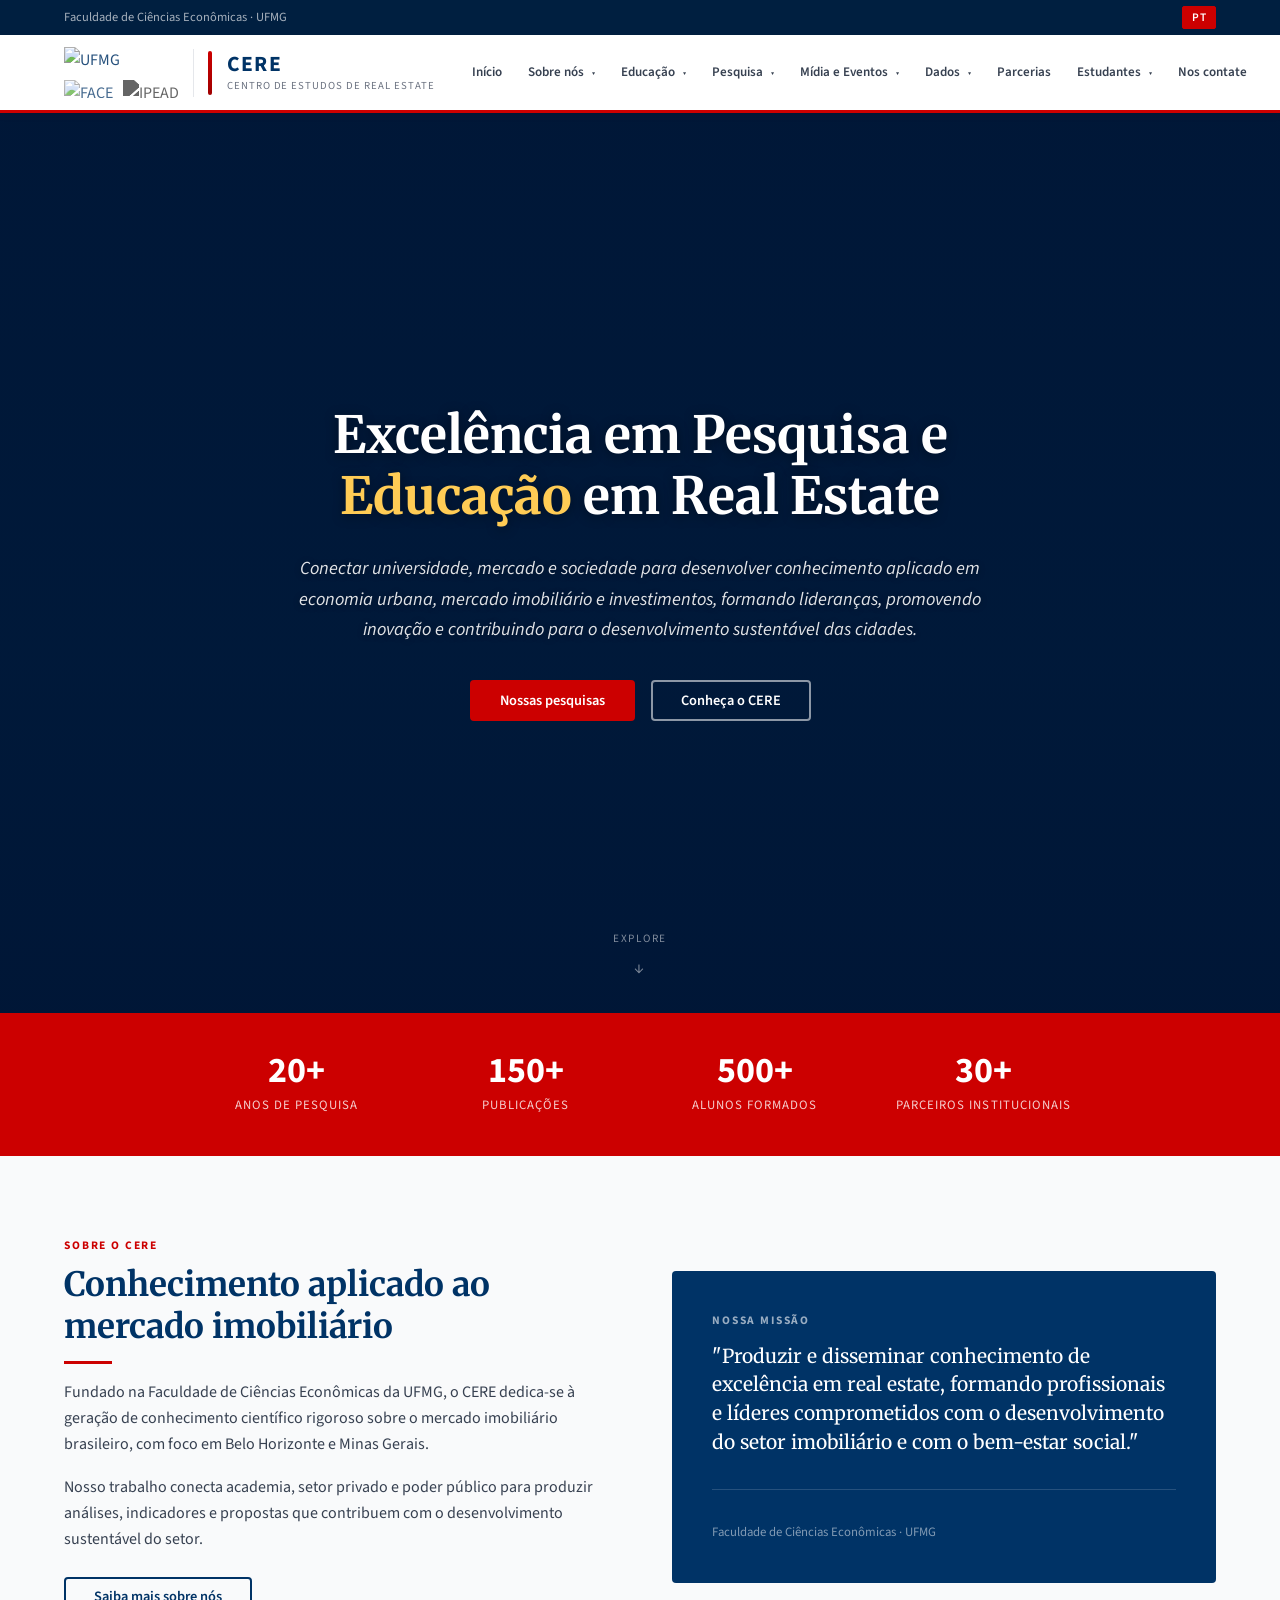
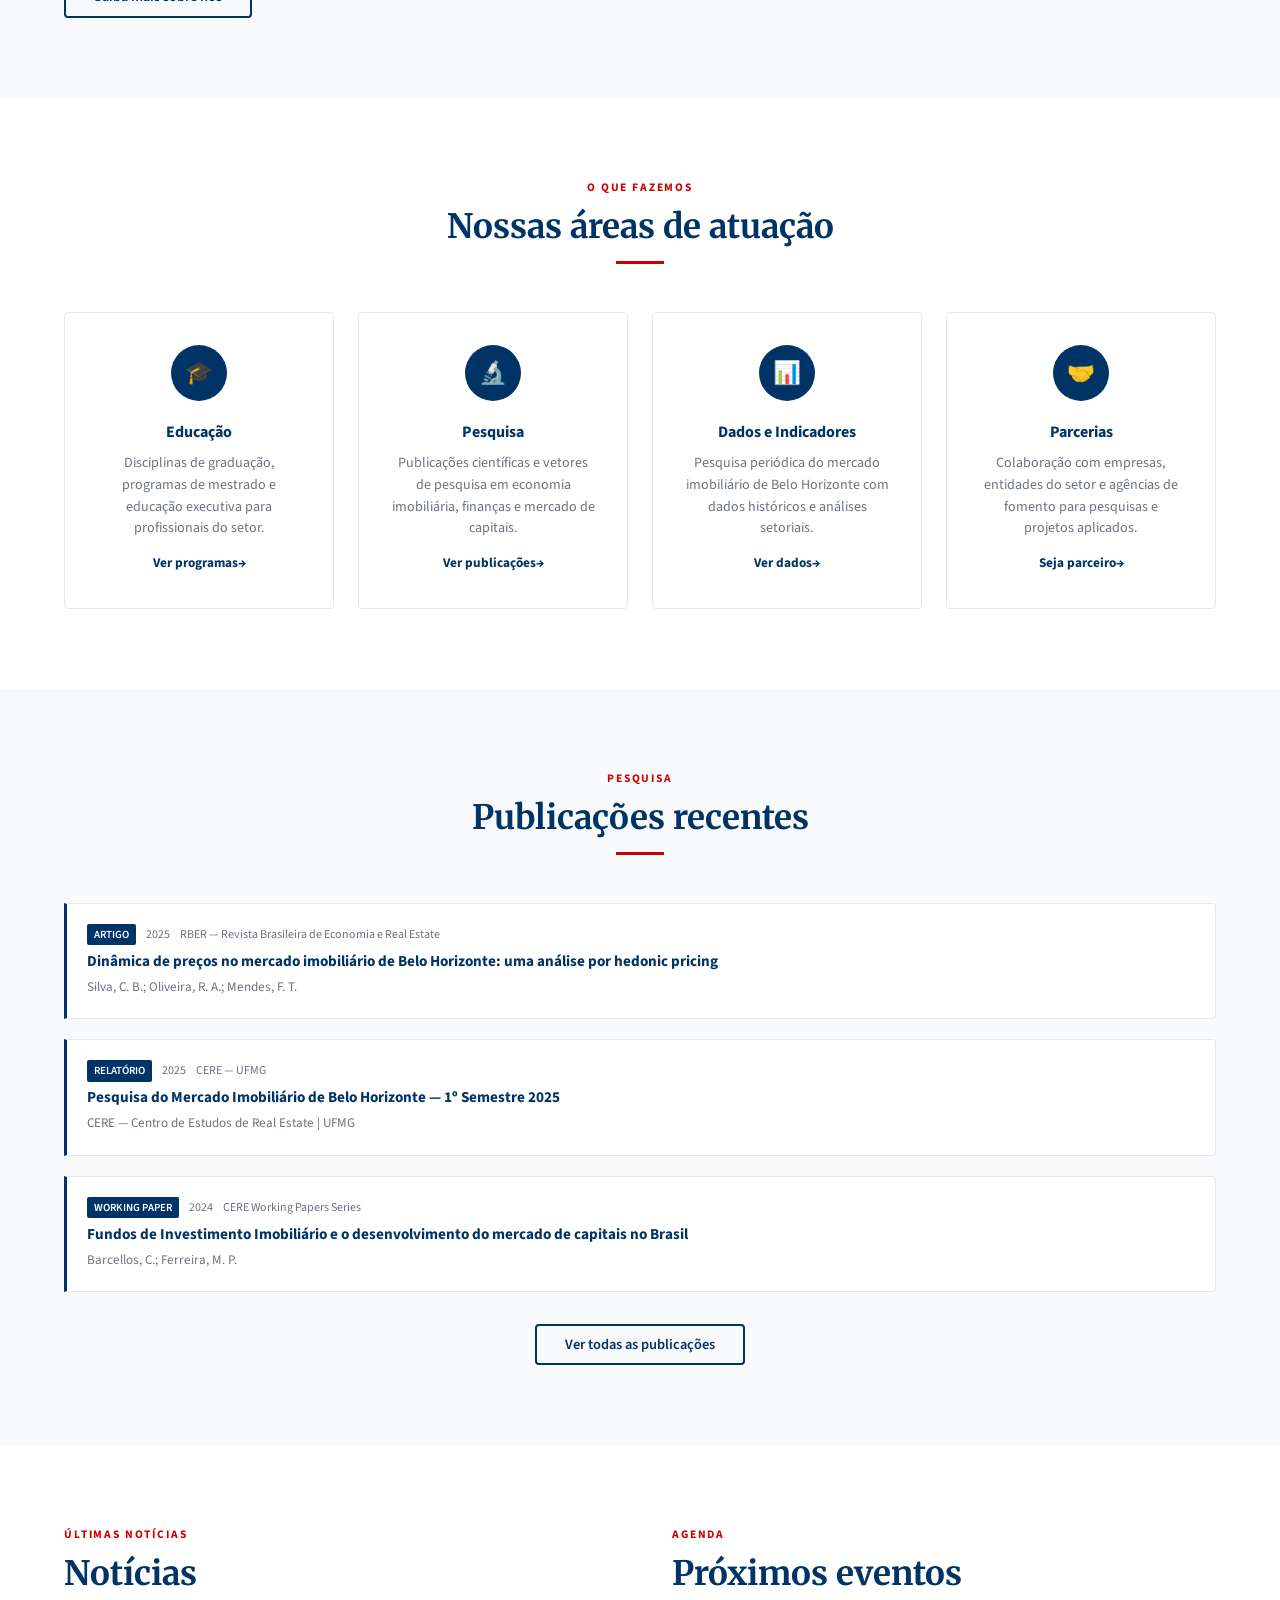
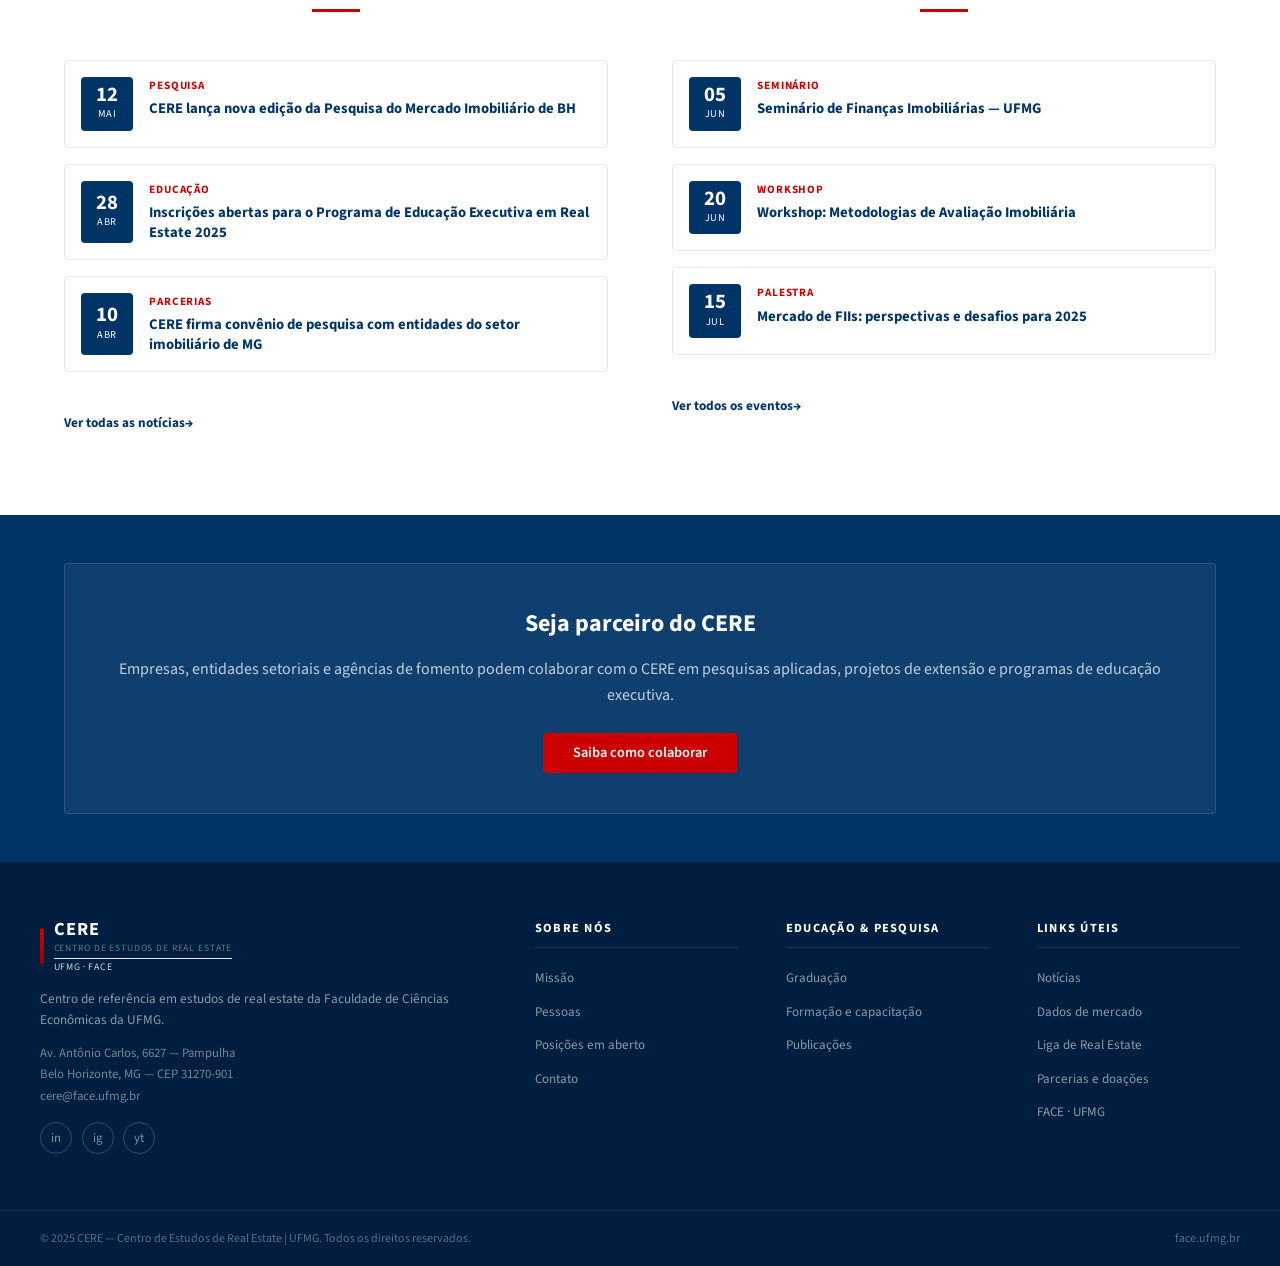
==== index.html @ 716f980b "Move 'Nos contate' do dropdown Sobre nós para item próprio no menu principal, após Estudantes Co-Aut" ====
<!DOCTYPE html>
<html lang="pt-BR" class="lang-pt">
<head>
  <meta charset="UTF-8">
  <meta name="viewport" content="width=device-width, initial-scale=1.0">
  <title>CERE — Centro de Estudos de Real Estate | UFMG</title>
  <meta name="description" content="Centro de Estudos de Real Estate da Faculdade de Ciências Econômicas da UFMG. Pesquisa, educação e dados sobre o mercado imobiliário.">
  <link rel="stylesheet" href="css/style.css">
</head>
<body>

  <!-- ===== TOP BAR ===== -->
  <div class="topbar">
    <div class="topbar-inner">
      <div class="topbar-left">
        <a href="https://face.ufmg.br" target="_blank" rel="noopener">
          <span data-lang="pt">Faculdade de Ciências Econômicas · UFMG</span>
          <span data-lang="en">Faculty of Economic Sciences · UFMG</span>
        </a>
      </div>
      <div class="lang-toggle">
        <button class="lang-btn active" data-lang="pt">PT</button>
        <button class="lang-btn" data-lang="en">EN</button>
      </div>
    </div>
  </div>

  <!-- ===== HEADER ===== -->
  <header class="site-header">
    <div class="header-inner">
      <a href="index.html" class="site-logo">
        <div class="logo-institutional">
          <img src="https://face.ufmg.br/images/template/ufmg.fw.png" alt="UFMG" class="logo-ufmg">
          <div class="logo-affiliates">
            <img src="https://face.ufmg.br/images/template/face.png" alt="FACE" class="logo-affiliate">
            <img src="https://site.ipead.face.ufmg.br/wp-content/uploads/2023/01/Logo-ipead-02.png" alt="IPEAD" class="logo-affiliate">
          </div>
        </div>
        <div class="logo-divider"></div>
        <div class="logo-accent"></div>
        <div class="logo-text">
          <span class="logo-cere">CERE</span>
          <span class="logo-name" data-lang="pt">Centro de Estudos de Real Estate</span>
          <span class="logo-name" data-lang="en">Real Estate Studies Center</span>
        </div>
      </a>

      <nav class="main-nav" id="main-nav">
        <ul>
          <li><a href="index.html" data-lang="pt">Início</a><a href="index.html" data-lang="en">Home</a></li>

          <li class="has-dropdown">
            <a href="sobre/index.html">
              <span data-lang="pt">Sobre nós</span><span data-lang="en">About us</span>
              <span class="chevron">▾</span>
            </a>
            <ul class="dropdown">
              <li><a href="sobre/index.html#missao"><span data-lang="pt">Missão</span><span data-lang="en">Mission</span></a></li>
              <li><a href="sobre/index.html#pessoas"><span data-lang="pt">Pessoas</span><span data-lang="en">People</span></a></li>
              <li><a href="sobre/index.html#posicoes"><span data-lang="pt">Posições em aberto</span><span data-lang="en">Open positions</span></a></li>
            </ul>
          </li>

          <li class="has-dropdown">
            <a href="educacao/index.html">
              <span data-lang="pt">Educação</span><span data-lang="en">Education</span>
              <span class="chevron">▾</span>
            </a>
            <ul class="dropdown">
              <li><a href="educacao/index.html#graduacao"><span data-lang="pt">Disciplinas de graduação</span><span data-lang="en">Undergraduate courses</span></a></li>
              <li><a href="educacao/index.html#formacao-capacitacao"><span data-lang="pt">Programas de formação e capacitação</span><span data-lang="en">Training and capacity-building programs</span></a></li>
            </ul>
          </li>

          <li class="has-dropdown">
            <a href="pesquisa/index.html">
              <span data-lang="pt">Pesquisa</span><span data-lang="en">Research</span>
              <span class="chevron">▾</span>
            </a>
            <ul class="dropdown">
              <li><a href="pesquisa/index.html#publicacoes"><span data-lang="pt">Publicações</span><span data-lang="en">Publications</span></a></li>
              <li><a href="pesquisa/index.html#vetores"><span data-lang="pt">Vetores de pesquisa</span><span data-lang="en">Research areas</span></a></li>
            </ul>
          </li>

          <li class="has-dropdown">
            <a href="midia/index.html">
              <span data-lang="pt">Mídia e Eventos</span><span data-lang="en">Media & Events</span>
              <span class="chevron">▾</span>
            </a>
            <ul class="dropdown">
              <li><a href="midia/index.html#noticias"><span data-lang="pt">Notícias</span><span data-lang="en">News</span></a></li>
              <li><a href="midia/index.html#eventos"><span data-lang="pt">Eventos</span><span data-lang="en">Events</span></a></li>
              <li><a href="midia/index.html#podcast"><span data-lang="pt">Podcast</span><span data-lang="en">Podcast</span></a></li>
            </ul>
          </li>

          <li class="has-dropdown">
            <a href="dados/index.html">
              <span data-lang="pt">Dados</span><span data-lang="en">Data</span>
              <span class="chevron">▾</span>
            </a>
            <ul class="dropdown">
              <li><a href="dados/index.html#pesquisa-bh"><span data-lang="pt">Mercado Imobiliário de BH</span><span data-lang="en">BH Real Estate Market</span></a></li>
            </ul>
          </li>

          <li><a href="parcerias/index.html"><span data-lang="pt">Parcerias</span><span data-lang="en">Partnerships</span></a></li>

          <li class="has-dropdown">
            <a href="estudantes/index.html">
              <span data-lang="pt">Estudantes</span><span data-lang="en">Students</span>
              <span class="chevron">▾</span>
            </a>
            <ul class="dropdown">
              <li><a href="estudantes/index.html#liga"><span data-lang="pt">Liga de Real Estate da UFMG</span><span data-lang="en">UFMG Real Estate League</span></a></li>
              <li><a href="estudantes/index.html#bolsas"><span data-lang="pt">Bolsas de iniciação científica</span><span data-lang="en">Research scholarships</span></a></li>
            </ul>
          </li>

          <li><a href="sobre/index.html#contato"><span data-lang="pt">Nos contate</span><span data-lang="en">Contact us</span></a></li>
        </ul>
      </nav>

      <button class="hamburger" id="hamburger" aria-label="Menu">
        <span></span><span></span><span></span>
      </button>
    </div>
  </header>

  <!-- ===== VIDEO HERO ===== -->
  <section class="video-hero">
    <div class="video-bg-wrapper">
      <!-- Pexels free-license drone footage of Belo Horizonte (no ads, no platform dependency) -->
      <video autoplay muted loop playsinline preload="auto">
        <source src="https://videos.pexels.com/video-files/33932750/14399596_1920_1080_30fps.mp4" type="video/mp4">
        <source src="https://videos.pexels.com/video-files/32838879/13996956_1920_1080_30fps.mp4" type="video/mp4">
      </video>
    </div>
    <div class="video-overlay"></div>
    <div class="video-content">
      <h1 data-lang="pt">Excelência em Pesquisa e <em>Educação</em> em Real Estate</h1>
      <h1 data-lang="en">Excellence in <em>Real Estate</em> Research and Education</h1>
      <p class="video-mission" data-lang="pt">Conectar universidade, mercado e sociedade para desenvolver conhecimento aplicado em economia urbana, mercado imobiliário e investimentos, formando lideranças, promovendo inovação e contribuindo para o desenvolvimento sustentável das cidades.</p>
      <p class="video-mission" data-lang="en">Connecting university, market, and society to develop applied knowledge in urban economics, real estate, and investments — training leaders, fostering innovation, and contributing to the sustainable development of cities.</p>
      <div class="hero-cta">
        <a href="pesquisa/index.html" class="btn btn-primary" data-lang="pt">Nossas pesquisas</a>
        <a href="pesquisa/index.html" class="btn btn-primary" data-lang="en">Our research</a>
        <a href="sobre/index.html" class="btn btn-outline" data-lang="pt">Conheça o CERE</a>
        <a href="sobre/index.html" class="btn btn-outline" data-lang="en">About CERE</a>
      </div>
    </div>
    <div class="video-scroll-hint" aria-hidden="true">
      <span data-lang="pt">Explore</span><span data-lang="en">Explore</span>
    </div>
  </section>

  <!-- ===== STATS ===== -->
  <div class="stats-bar">
    <div class="stats-grid">
      <div>
        <div class="stat-number">20+</div>
        <div class="stat-label" data-lang="pt">Anos de pesquisa</div>
        <div class="stat-label" data-lang="en">Years of research</div>
      </div>
      <div>
        <div class="stat-number">150+</div>
        <div class="stat-label" data-lang="pt">Publicações</div>
        <div class="stat-label" data-lang="en">Publications</div>
      </div>
      <div>
        <div class="stat-number">500+</div>
        <div class="stat-label" data-lang="pt">Alunos formados</div>
        <div class="stat-label" data-lang="en">Alumni</div>
      </div>
      <div>
        <div class="stat-number">30+</div>
        <div class="stat-label" data-lang="pt">Parceiros institucionais</div>
        <div class="stat-label" data-lang="en">Institutional partners</div>
      </div>
    </div>
  </div>

  <!-- ===== SOBRE O CERE ===== -->
  <section class="section bg-light">
    <div class="container">
      <div style="display:grid;grid-template-columns:1fr 1fr;gap:4rem;align-items:center;">
        <div>
          <p class="eyebrow" data-lang="pt">Sobre o CERE</p>
          <p class="eyebrow" data-lang="en">About CERE</p>
          <h2 class="section-title" data-lang="pt">Conhecimento aplicado ao mercado imobiliário</h2>
          <h2 class="section-title" data-lang="en">Applied knowledge for the real estate market</h2>
          <div class="divider"></div>
          <p data-lang="pt" style="color:var(--gray-700);margin-bottom:1rem;">Fundado na Faculdade de Ciências Econômicas da UFMG, o CERE dedica-se à geração de conhecimento científico rigoroso sobre o mercado imobiliário brasileiro, com foco em Belo Horizonte e Minas Gerais.</p>
          <p data-lang="en" style="color:var(--gray-700);margin-bottom:1rem;">Founded at UFMG's Faculty of Economic Sciences, CERE is dedicated to generating rigorous scientific knowledge about the Brazilian real estate market, with a focus on Belo Horizonte and Minas Gerais.</p>
          <p data-lang="pt" style="color:var(--gray-700);margin-bottom:1.5rem;">Nosso trabalho conecta academia, setor privado e poder público para produzir análises, indicadores e propostas que contribuem com o desenvolvimento sustentável do setor.</p>
          <p data-lang="en" style="color:var(--gray-700);margin-bottom:1.5rem;">Our work connects academia, the private sector, and government to produce analyses, indicators, and proposals that contribute to the sustainable development of the sector.</p>
          <a href="sobre/index.html" class="btn btn-ghost" data-lang="pt">Saiba mais sobre nós</a>
          <a href="sobre/index.html" class="btn btn-ghost" data-lang="en">Learn more about us</a>
        </div>
        <div style="background:var(--navy);border-radius:var(--radius);padding:2.5rem;color:white;">
          <p class="eyebrow" style="color:rgba(255,255,255,.6);" data-lang="pt">Nossa missão</p>
          <p class="eyebrow" style="color:rgba(255,255,255,.6);" data-lang="en">Our mission</p>
          <p data-lang="pt" style="font-size:1.2rem;font-family:var(--font-serif);line-height:1.5;margin-top:.75rem;">"Produzir e disseminar conhecimento de excelência em real estate, formando profissionais e líderes comprometidos com o desenvolvimento do setor imobiliário e com o bem-estar social."</p>
          <p data-lang="en" style="font-size:1.2rem;font-family:var(--font-serif);line-height:1.5;margin-top:.75rem;">"To produce and disseminate excellence in real estate knowledge, training professionals and leaders committed to sector development and social well-being."</p>
          <div style="margin-top:2rem;padding-top:2rem;border-top:1px solid rgba(255,255,255,.15);">
            <p style="font-size:.8rem;color:rgba(255,255,255,.5);" data-lang="pt">Faculdade de Ciências Econômicas · UFMG</p>
            <p style="font-size:.8rem;color:rgba(255,255,255,.5);" data-lang="en">Faculty of Economic Sciences · UFMG</p>
          </div>
        </div>
      </div>
    </div>
  </section>

  <!-- ===== ÁREAS ===== -->
  <section class="section">
    <div class="container">
      <div class="section-header">
        <p class="eyebrow" data-lang="pt">O que fazemos</p>
        <p class="eyebrow" data-lang="en">What we do</p>
        <h2 class="section-title" data-lang="pt">Nossas áreas de atuação</h2>
        <h2 class="section-title" data-lang="en">Our areas of expertise</h2>
        <div class="divider"></div>
      </div>
      <div class="grid grid-4">

        <div class="feature-card">
          <div class="feature-icon">🎓</div>
          <h3 data-lang="pt">Educação</h3>
          <h3 data-lang="en">Education</h3>
          <p data-lang="pt">Disciplinas de graduação, programas de mestrado e educação executiva para profissionais do setor.</p>
          <p data-lang="en">Undergraduate courses, master's programs, and executive education for real estate professionals.</p>
          <a href="educacao/index.html" class="card-link" data-lang="pt">Ver programas</a>
          <a href="educacao/index.html" class="card-link" data-lang="en">View programs</a>
        </div>

        <div class="feature-card">
          <div class="feature-icon">🔬</div>
          <h3 data-lang="pt">Pesquisa</h3>
          <h3 data-lang="en">Research</h3>
          <p data-lang="pt">Publicações científicas e vetores de pesquisa em economia imobiliária, finanças e mercado de capitais.</p>
          <p data-lang="en">Scientific publications and research in real estate economics, finance, and capital markets.</p>
          <a href="pesquisa/index.html" class="card-link" data-lang="pt">Ver publicações</a>
          <a href="pesquisa/index.html" class="card-link" data-lang="en">View publications</a>
        </div>

        <div class="feature-card">
          <div class="feature-icon">📊</div>
          <h3 data-lang="pt">Dados e Indicadores</h3>
          <h3 data-lang="en">Data & Indicators</h3>
          <p data-lang="pt">Pesquisa periódica do mercado imobiliário de Belo Horizonte com dados históricos e análises setoriais.</p>
          <p data-lang="en">Periodic Belo Horizonte real estate market research with historical data and sector analysis.</p>
          <a href="dados/index.html" class="card-link" data-lang="pt">Ver dados</a>
          <a href="dados/index.html" class="card-link" data-lang="en">View data</a>
        </div>

        <div class="feature-card">
          <div class="feature-icon">🤝</div>
          <h3 data-lang="pt">Parcerias</h3>
          <h3 data-lang="en">Partnerships</h3>
          <p data-lang="pt">Colaboração com empresas, entidades do setor e agências de fomento para pesquisas e projetos aplicados.</p>
          <p data-lang="en">Collaboration with companies, sector entities, and funding agencies for applied research and projects.</p>
          <a href="parcerias/index.html" class="card-link" data-lang="pt">Seja parceiro</a>
          <a href="parcerias/index.html" class="card-link" data-lang="en">Become a partner</a>
        </div>

      </div>
    </div>
  </section>

  <!-- ===== PUBLICAÇÕES RECENTES ===== -->
  <section class="section bg-light">
    <div class="container">
      <div class="section-header">
        <p class="eyebrow" data-lang="pt">Pesquisa</p>
        <p class="eyebrow" data-lang="en">Research</p>
        <h2 class="section-title" data-lang="pt">Publicações recentes</h2>
        <h2 class="section-title" data-lang="en">Recent publications</h2>
        <div class="divider"></div>
      </div>
      <div class="pub-list">
        <div class="pub-item">
          <div class="pub-meta">
            <span class="pub-type" data-lang="pt">Artigo</span>
            <span class="pub-type" data-lang="en">Article</span>
            <span>2025</span>
            <span>RBER — Revista Brasileira de Economia e Real Estate</span>
          </div>
          <p class="pub-title" data-lang="pt">Dinâmica de preços no mercado imobiliário de Belo Horizonte: uma análise por hedonic pricing</p>
          <p class="pub-title" data-lang="en">Price dynamics in the Belo Horizonte real estate market: a hedonic pricing analysis</p>
          <p class="pub-authors">Silva, C. B.; Oliveira, R. A.; Mendes, F. T.</p>
        </div>
        <div class="pub-item">
          <div class="pub-meta">
            <span class="pub-type" data-lang="pt">Relatório</span>
            <span class="pub-type" data-lang="en">Report</span>
            <span>2025</span>
            <span>CERE — UFMG</span>
          </div>
          <p class="pub-title" data-lang="pt">Pesquisa do Mercado Imobiliário de Belo Horizonte — 1º Semestre 2025</p>
          <p class="pub-title" data-lang="en">Belo Horizonte Real Estate Market Survey — 1st Semester 2025</p>
          <p class="pub-authors">CERE — Centro de Estudos de Real Estate | UFMG</p>
        </div>
        <div class="pub-item">
          <div class="pub-meta">
            <span class="pub-type" data-lang="pt">Working paper</span>
            <span class="pub-type" data-lang="en">Working paper</span>
            <span>2024</span>
            <span>CERE Working Papers Series</span>
          </div>
          <p class="pub-title" data-lang="pt">Fundos de Investimento Imobiliário e o desenvolvimento do mercado de capitais no Brasil</p>
          <p class="pub-title" data-lang="en">Real Estate Investment Funds and capital market development in Brazil</p>
          <p class="pub-authors">Barcellos, C.; Ferreira, M. P.</p>
        </div>
      </div>
      <div class="text-center mt-4">
        <a href="pesquisa/index.html#publicacoes" class="btn btn-ghost" data-lang="pt">Ver todas as publicações</a>
        <a href="pesquisa/index.html#publicacoes" class="btn btn-ghost" data-lang="en">View all publications</a>
      </div>
    </div>
  </section>

  <!-- ===== NOTÍCIAS E EVENTOS ===== -->
  <section class="section">
    <div class="container">
      <div style="display:grid;grid-template-columns:1fr 1fr;gap:4rem;">

        <div>
          <div class="section-header left">
            <p class="eyebrow" data-lang="pt">Últimas notícias</p>
            <p class="eyebrow" data-lang="en">Latest news</p>
            <h2 class="section-title" data-lang="pt">Notícias</h2>
            <h2 class="section-title" data-lang="en">News</h2>
            <div class="divider"></div>
          </div>
          <div class="news-list">
            <div class="news-item">
              <div class="news-date-block">
                <span class="news-day">12</span>
                <span class="news-month" data-lang="pt">Mai</span>
                <span class="news-month" data-lang="en">May</span>
              </div>
              <div class="news-body">
                <p class="news-tag" data-lang="pt">Pesquisa</p>
                <p class="news-tag" data-lang="en">Research</p>
                <p class="news-title"><a href="midia/index.html#noticias" data-lang="pt">CERE lança nova edição da Pesquisa do Mercado Imobiliário de BH</a><a href="midia/index.html#noticias" data-lang="en">CERE releases new edition of BH Real Estate Market Survey</a></p>
              </div>
            </div>
            <div class="news-item">
              <div class="news-date-block">
                <span class="news-day">28</span>
                <span class="news-month" data-lang="pt">Abr</span>
                <span class="news-month" data-lang="en">Apr</span>
              </div>
              <div class="news-body">
                <p class="news-tag" data-lang="pt">Educação</p>
                <p class="news-tag" data-lang="en">Education</p>
                <p class="news-title"><a href="midia/index.html#noticias" data-lang="pt">Inscrições abertas para o Programa de Educação Executiva em Real Estate 2025</a><a href="midia/index.html#noticias" data-lang="en">Registrations open for the 2025 Executive Education Program in Real Estate</a></p>
              </div>
            </div>
            <div class="news-item">
              <div class="news-date-block">
                <span class="news-day">10</span>
                <span class="news-month" data-lang="pt">Abr</span>
                <span class="news-month" data-lang="en">Apr</span>
              </div>
              <div class="news-body">
                <p class="news-tag" data-lang="pt">Parcerias</p>
                <p class="news-tag" data-lang="en">Partnerships</p>
                <p class="news-title"><a href="midia/index.html#noticias" data-lang="pt">CERE firma convênio de pesquisa com entidades do setor imobiliário de MG</a><a href="midia/index.html#noticias" data-lang="en">CERE signs research agreement with MG real estate sector entities</a></p>
              </div>
            </div>
          </div>
          <div class="mt-3">
            <a href="midia/index.html#noticias" class="card-link" data-lang="pt">Ver todas as notícias</a>
            <a href="midia/index.html#noticias" class="card-link" data-lang="en">View all news</a>
          </div>
        </div>

        <div>
          <div class="section-header left">
            <p class="eyebrow" data-lang="pt">Agenda</p>
            <p class="eyebrow" data-lang="en">Calendar</p>
            <h2 class="section-title" data-lang="pt">Próximos eventos</h2>
            <h2 class="section-title" data-lang="en">Upcoming events</h2>
            <div class="divider"></div>
          </div>
          <div class="news-list">
            <div class="news-item">
              <div class="news-date-block">
                <span class="news-day">05</span>
                <span class="news-month" data-lang="pt">Jun</span>
                <span class="news-month" data-lang="en">Jun</span>
              </div>
              <div class="news-body">
                <p class="news-tag" data-lang="pt">Seminário</p>
                <p class="news-tag" data-lang="en">Seminar</p>
                <p class="news-title" data-lang="pt">Seminário de Finanças Imobiliárias — UFMG</p>
                <p class="news-title" data-lang="en">Real Estate Finance Seminar — UFMG</p>
              </div>
            </div>
            <div class="news-item">
              <div class="news-date-block">
                <span class="news-day">20</span>
                <span class="news-month" data-lang="pt">Jun</span>
                <span class="news-month" data-lang="en">Jun</span>
              </div>
              <div class="news-body">
                <p class="news-tag" data-lang="pt">Workshop</p>
                <p class="news-tag" data-lang="en">Workshop</p>
                <p class="news-title" data-lang="pt">Workshop: Metodologias de Avaliação Imobiliária</p>
                <p class="news-title" data-lang="en">Workshop: Real Estate Valuation Methodologies</p>
              </div>
            </div>
            <div class="news-item">
              <div class="news-date-block">
                <span class="news-day">15</span>
                <span class="news-month" data-lang="pt">Jul</span>
                <span class="news-month" data-lang="en">Jul</span>
              </div>
              <div class="news-body">
                <p class="news-tag" data-lang="pt">Palestra</p>
                <p class="news-tag" data-lang="en">Lecture</p>
                <p class="news-title" data-lang="pt">Mercado de FIIs: perspectivas e desafios para 2025</p>
                <p class="news-title" data-lang="en">FII Market: perspectives and challenges for 2025</p>
              </div>
            </div>
          </div>
          <div class="mt-3">
            <a href="midia/index.html#eventos" class="card-link" data-lang="pt">Ver todos os eventos</a>
            <a href="midia/index.html#eventos" class="card-link" data-lang="en">View all events</a>
          </div>
        </div>

      </div>
    </div>
  </section>

  <!-- ===== CTA PARCERIAS ===== -->
  <section class="section-sm bg-navy">
    <div class="container">
      <div class="cta-box" style="background:rgba(255,255,255,.06);border:1px solid rgba(255,255,255,.12);">
        <h2 data-lang="pt">Seja parceiro do CERE</h2>
        <h2 data-lang="en">Partner with CERE</h2>
        <p data-lang="pt">Empresas, entidades setoriais e agências de fomento podem colaborar com o CERE em pesquisas aplicadas, projetos de extensão e programas de educação executiva.</p>
        <p data-lang="en">Companies, sector entities, and funding agencies can collaborate with CERE on applied research, extension projects, and executive education programs.</p>
        <a href="parcerias/index.html" class="btn btn-primary" data-lang="pt">Saiba como colaborar</a>
        <a href="parcerias/index.html" class="btn btn-primary" data-lang="en">Learn how to collaborate</a>
      </div>
    </div>
  </section>

  <!-- ===== FOOTER ===== -->
  <footer class="site-footer">
    <div class="footer-main">
      <div class="footer-grid">
        <div class="footer-brand">
          <div class="site-logo" style="gap:.6rem;">
            <div class="logo-accent" style="height:36px;"></div>
            <div class="logo-text">
              <span class="logo-cere">CERE</span>
              <span class="logo-name" data-lang="pt">Centro de Estudos de Real Estate</span>
              <span class="logo-name" data-lang="en">Real Estate Studies Center</span>
              <span class="logo-univ">UFMG · FACE</span>
            </div>
          </div>
          <p data-lang="pt">Centro de referência em estudos de real estate da Faculdade de Ciências Econômicas da UFMG.</p>
          <p data-lang="en">Reference center for real estate studies at UFMG's Faculty of Economic Sciences.</p>
          <address data-lang="pt">Av. Antônio Carlos, 6627 — Pampulha<br>Belo Horizonte, MG — CEP 31270-901<br>cere@face.ufmg.br</address>
          <address data-lang="en">Av. Antônio Carlos, 6627 — Pampulha<br>Belo Horizonte, MG — ZIP 31270-901<br>cere@face.ufmg.br</address>
          <div class="social-links">
            <a href="#" class="social-link" aria-label="LinkedIn">in</a>
            <a href="#" class="social-link" aria-label="Instagram">ig</a>
            <a href="#" class="social-link" aria-label="YouTube">yt</a>
          </div>
        </div>

        <div class="footer-col">
          <h4 data-lang="pt">Sobre nós</h4>
          <h4 data-lang="en">About us</h4>
          <ul>
            <li><a href="sobre/index.html#missao"><span data-lang="pt">Missão</span><span data-lang="en">Mission</span></a></li>
            <li><a href="sobre/index.html#pessoas"><span data-lang="pt">Pessoas</span><span data-lang="en">People</span></a></li>
            <li><a href="sobre/index.html#posicoes"><span data-lang="pt">Posições em aberto</span><span data-lang="en">Open positions</span></a></li>
            <li><a href="sobre/index.html#contato"><span data-lang="pt">Contato</span><span data-lang="en">Contact</span></a></li>
          </ul>
        </div>

        <div class="footer-col">
          <h4 data-lang="pt">Educação & Pesquisa</h4>
          <h4 data-lang="en">Education & Research</h4>
          <ul>
            <li><a href="educacao/index.html#graduacao"><span data-lang="pt">Graduação</span><span data-lang="en">Undergraduate</span></a></li>
            <li><a href="educacao/index.html#formacao-capacitacao"><span data-lang="pt">Formação e capacitação</span><span data-lang="en">Training and capacity-building</span></a></li>
            <li><a href="pesquisa/index.html#publicacoes"><span data-lang="pt">Publicações</span><span data-lang="en">Publications</span></a></li>
          </ul>
        </div>

        <div class="footer-col">
          <h4 data-lang="pt">Links úteis</h4>
          <h4 data-lang="en">Useful links</h4>
          <ul>
            <li><a href="midia/index.html#noticias"><span data-lang="pt">Notícias</span><span data-lang="en">News</span></a></li>
            <li><a href="dados/index.html"><span data-lang="pt">Dados de mercado</span><span data-lang="en">Market data</span></a></li>
            <li><a href="estudantes/index.html#liga"><span data-lang="pt">Liga de Real Estate</span><span data-lang="en">Real Estate League</span></a></li>
            <li><a href="parcerias/index.html"><span data-lang="pt">Parcerias e doações</span><span data-lang="en">Partnerships & donations</span></a></li>
            <li><a href="https://face.ufmg.br" target="_blank" rel="noopener">FACE · UFMG</a></li>
          </ul>
        </div>
      </div>
    </div>
    <div class="footer-bottom">
      <div class="footer-bottom-inner">
        <span data-lang="pt">© 2025 CERE — Centro de Estudos de Real Estate | UFMG. Todos os direitos reservados.</span>
        <span data-lang="en">© 2025 CERE — Real Estate Studies Center | UFMG. All rights reserved.</span>
        <a href="https://face.ufmg.br" target="_blank" rel="noopener">face.ufmg.br</a>
      </div>
    </div>
  </footer>

  <script src="js/main.js"></script>
</body>
</html>
---- css/style.css ----
/* ============================================================
   CERE — Centro de Estudos de Real Estate | UFMG
   Identidade visual baseada em FACE UFMG (face.ufmg.br)
   ============================================================ */

@import url('https://fonts.googleapis.com/css2?family=Source+Sans+3:wght@400;600;700&family=Merriweather:wght@400;700&display=swap');

/* ----- Variables ----- */
:root {
  --navy:       #003366;
  --navy-dark:  #001f40;
  --navy-light: #1a4a8a;
  --red:        #cc0000;
  --red-dark:   #a00000;
  --gray-50:    #f9fafb;
  --gray-100:   #f3f4f6;
  --gray-200:   #e5e7eb;
  --gray-300:   #d1d5db;
  --gray-500:   #6b7280;
  --gray-700:   #374151;
  --gray-900:   #111827;
  --white:      #ffffff;
  --font-sans:  'Source Sans 3', Arial, sans-serif;
  --font-serif: 'Merriweather', Georgia, serif;
  --shadow-sm:  0 1px 3px rgba(0,0,0,.1);
  --shadow-md:  0 4px 12px rgba(0,0,0,.12);
  --shadow-lg:  0 10px 30px rgba(0,0,0,.15);
  --radius:     4px;
  --transition: 0.2s ease;
}

/* ----- Reset ----- */
*, *::before, *::after { box-sizing: border-box; margin: 0; padding: 0; }
html { scroll-behavior: smooth; }
body { font-family: var(--font-sans); color: var(--gray-900); line-height: 1.65; background: var(--white); }
a { color: inherit; text-decoration: none; }
img { max-width: 100%; height: auto; display: block; }
ul { list-style: none; }
button { font-family: inherit; }

/* ----- Language toggle ----- */
html.lang-en [data-lang="pt"],
html.lang-pt [data-lang="en"] { display: none !important; }

/* ============================================================
   TOP BAR
   ============================================================ */
.topbar { background: var(--navy-dark); color: rgba(255,255,255,.65); font-size: .78rem; padding: .35rem 0; }
.topbar-inner {
  max-width: 1200px; margin: 0 auto; padding: 0 1.5rem;
  display: flex; justify-content: space-between; align-items: center; gap: 1rem;
}
.topbar-left { display: flex; gap: 1.25rem; align-items: center; }
.topbar-left a { color: rgba(255,255,255,.65); transition: color var(--transition); }
.topbar-left a:hover { color: var(--white); }

.lang-toggle { display: flex; gap: .35rem; }
.lang-btn {
  background: none; border: 1px solid rgba(255,255,255,.3);
  color: rgba(255,255,255,.65); padding: .15rem .55rem;
  font-size: .72rem; font-weight: 600; border-radius: 2px;
  cursor: pointer; letter-spacing: .04em;
  transition: background var(--transition), border-color var(--transition), color var(--transition);
}
.lang-btn:hover, .lang-btn.active { background: var(--red); border-color: var(--red); color: var(--white); }

/* ============================================================
   HEADER & NAV
   ============================================================ */
.site-header { background: var(--white); position: sticky; top: 0; z-index: 500; box-shadow: 0 2px 8px rgba(0,0,0,.08); border-bottom: 3px solid var(--red); }
.header-inner {
  max-width: 1200px; margin: 0 auto; padding: .75rem 1.5rem;
  display: flex; justify-content: space-between; align-items: center; gap: 1.5rem;
}

/* Logo */
.site-logo { display: flex; align-items: center; gap: .9rem; color: var(--navy); flex-shrink: 0; text-decoration: none; }
.logo-accent {
  width: 4px; height: 44px;
  background: linear-gradient(to bottom, var(--red), var(--red-dark));
  border-radius: 2px; flex-shrink: 0;
}
.logo-text { display: flex; flex-direction: column; line-height: 1.2; }
.logo-cere { font-size: 1.35rem; font-weight: 700; letter-spacing: .06em; color: var(--navy); text-transform: uppercase; }
.logo-name { font-size: .67rem; color: var(--gray-500); text-transform: uppercase; letter-spacing: .09em; margin-top: .15rem; }
.logo-univ {
  font-size: .62rem; color: var(--gray-300);
  text-transform: uppercase; letter-spacing: .07em;
  border-top: 1px solid var(--gray-200); padding-top: .2rem; margin-top: .2rem;
}
.logo-institutional { display: flex; flex-direction: column; align-items: flex-start; gap: .32rem; }
.logo-ufmg { height: 28px; width: auto; display: block; opacity: .85; }
.logo-affiliates { display: flex; gap: .6rem; align-items: center; }
.logo-affiliate { height: 18px; width: auto; display: block; opacity: .72; }
.logo-affiliate[alt="IPEAD"] { filter: brightness(0); opacity: .6; }
.logo-divider { width: 1px; height: 48px; background: var(--gray-200); flex-shrink: 0; }

/* Main Nav */
.main-nav { display: flex; align-items: center; }
.main-nav > ul { display: flex; }
.main-nav > ul > li { position: relative; }
.main-nav > ul > li > a {
  display: block; padding: .55rem .82rem;
  color: var(--gray-700); font-size: .82rem; font-weight: 600;
  white-space: nowrap; transition: color var(--transition); position: relative;
}
.main-nav > ul > li > a::after {
  content: ''; position: absolute; bottom: 0; left: .82rem; right: .82rem;
  height: 2px; background: var(--red);
  transform: scaleX(0); transition: transform var(--transition);
}
.main-nav > ul > li:hover > a,
.main-nav > ul > li.current > a { color: var(--navy); }
.main-nav > ul > li:hover > a::after,
.main-nav > ul > li.current > a::after { transform: scaleX(1); }

.chevron { display: inline-block; margin-left: .3rem; font-size: .6rem; transition: transform var(--transition); }
.has-dropdown:hover > a .chevron { transform: rotate(180deg); }

/* Dropdown */
.dropdown {
  display: none; position: absolute; top: calc(100% + 2px); left: 0;
  background: var(--white); min-width: 230px;
  border-top: 2px solid var(--red); box-shadow: var(--shadow-lg);
  border-radius: 0 0 var(--radius) var(--radius); z-index: 600;
}
.has-dropdown:hover .dropdown { display: block; }
.dropdown li a {
  display: block; padding: .6rem 1.1rem;
  color: var(--gray-700); font-size: .83rem;
  border-bottom: 1px solid var(--gray-100);
  transition: background var(--transition), color var(--transition), padding-left var(--transition);
}
.dropdown li:last-child a { border-bottom: none; }
.dropdown li a:hover { background: var(--gray-50); color: var(--navy); padding-left: 1.4rem; }

/* Hamburger */
.hamburger { display: none; background: none; border: none; cursor: pointer; padding: .4rem; margin-left: .5rem; }
.hamburger span { display: block; width: 22px; height: 2px; background: var(--navy); margin: 5px 0; transition: all .3s; }
.hamburger.open span:nth-child(1) { transform: rotate(45deg) translate(5px,5px); }
.hamburger.open span:nth-child(2) { opacity: 0; }
.hamburger.open span:nth-child(3) { transform: rotate(-45deg) translate(5px,-5px); }

/* ============================================================
   VIDEO HERO
   ============================================================ */
.video-hero {
  position: relative; height: 100vh; min-height: 600px;
  overflow: hidden; display: flex; align-items: center; justify-content: center;
}
.video-bg-wrapper {
  position: absolute; inset: 0; overflow: hidden; background: var(--navy-dark);
}
.video-bg-wrapper video {
  position: absolute; top: 0; left: 0;
  width: 100%; height: 100%;
  object-fit: cover; pointer-events: none;
}
.video-overlay {
  position: absolute; inset: 0;
  background: linear-gradient(to bottom, rgba(0,19,51,.65) 0%, rgba(0,19,51,.5) 60%, rgba(0,19,51,.72) 100%);
}
.video-content {
  position: relative; z-index: 2;
  color: var(--white); text-align: center;
  padding: 2rem 1.5rem; max-width: 860px; width: 100%;
}
.video-content .hero-eyebrow {
  font-size: .75rem; text-transform: uppercase; letter-spacing: .18em;
  color: rgba(255,255,255,.6); margin-bottom: 1.1rem;
  display: flex; align-items: center; justify-content: center; gap: .75rem;
}
.video-content .hero-eyebrow::before,
.video-content .hero-eyebrow::after {
  content: ''; flex: 0 0 40px; height: 1px; background: rgba(255,255,255,.3);
}
.video-content h1 {
  font-family: var(--font-serif); font-size: clamp(2rem, 5vw, 3.2rem);
  line-height: 1.2; font-weight: 700; margin-bottom: 1.6rem;
  text-shadow: 0 2px 12px rgba(0,0,0,.4);
}
.video-content h1 em { font-style: normal; color: #ffcc55; }
.video-mission {
  font-size: clamp(.95rem, 1.8vw, 1.15rem); color: rgba(255,255,255,.88);
  max-width: 700px; margin: 0 auto 2.25rem; line-height: 1.65;
  font-style: italic; text-shadow: 0 1px 6px rgba(0,0,0,.35);
}
.hero-cta { display: flex; gap: 1rem; justify-content: center; flex-wrap: wrap; }
.video-scroll-hint {
  position: absolute; bottom: 2rem; left: 50%; transform: translateX(-50%);
  z-index: 2; color: rgba(255,255,255,.5); font-size: .7rem; text-transform: uppercase;
  letter-spacing: .15em; display: flex; flex-direction: column; align-items: center; gap: .4rem;
  animation: bounce 2s infinite;
}
.video-scroll-hint::after { content: '↓'; font-size: 1rem; }
@keyframes bounce {
  0%, 100% { transform: translateX(-50%) translateY(0); }
  50% { transform: translateX(-50%) translateY(6px); }
}

/* Legacy hero (kept for subpage fallback) */
.hero {
  background: linear-gradient(140deg, var(--navy-dark) 0%, var(--navy) 55%, var(--navy-light) 100%);
  color: var(--white); padding: 7rem 1.5rem 6rem; position: relative; overflow: hidden;
}
.hero-inner { max-width: 820px; margin: 0 auto; position: relative; text-align: center; }
.hero-eyebrow { font-size: .75rem; text-transform: uppercase; letter-spacing: .18em; color: rgba(255,255,255,.55); margin-bottom: .9rem; }
.hero h1 { font-family: var(--font-serif); font-size: clamp(2rem, 5vw, 3.4rem); line-height: 1.2; font-weight: 700; margin-bottom: 1.5rem; }
.hero h1 em { font-style: normal; color: #ffcc44; }
.hero p { font-size: 1.1rem; color: rgba(255,255,255,.78); max-width: 620px; margin: 0 auto 2.25rem; }
.hero-cta { display: flex; gap: 1rem; justify-content: center; flex-wrap: wrap; }

/* ============================================================
   PAGE HERO (inner pages)
   ============================================================ */
.page-hero { background: var(--navy); color: var(--white); padding: 2.75rem 1.5rem; border-bottom: 3px solid var(--red); }
.page-hero-inner { max-width: 1200px; margin: 0 auto; }
.breadcrumb { font-size: .75rem; color: rgba(255,255,255,.45); margin-bottom: .6rem; display: flex; gap: .35rem; align-items: center; }
.breadcrumb a { color: rgba(255,255,255,.45); transition: color var(--transition); }
.breadcrumb a:hover { color: var(--white); }
.breadcrumb .sep { color: rgba(255,255,255,.25); }
.page-hero h1 { font-size: clamp(1.5rem, 3.5vw, 2.4rem); font-weight: 700; line-height: 1.25; }
.page-hero .subtitle { color: rgba(255,255,255,.7); margin-top: .5rem; font-size: 1rem; }

/* ============================================================
   BUTTONS
   ============================================================ */
.btn {
  display: inline-block; padding: .7rem 1.75rem;
  font-size: .9rem; font-weight: 600; border-radius: var(--radius);
  border: 2px solid transparent; cursor: pointer;
  transition: background var(--transition), border-color var(--transition), color var(--transition), transform var(--transition);
  line-height: 1;
}
.btn:hover { transform: translateY(-1px); }
.btn-primary  { background: var(--red); color: var(--white); border-color: var(--red); }
.btn-primary:hover { background: var(--red-dark); border-color: var(--red-dark); }
.btn-outline  { border-color: rgba(255,255,255,.55); color: var(--white); }
.btn-outline:hover { border-color: var(--white); background: rgba(255,255,255,.08); }
.btn-navy     { background: var(--navy); color: var(--white); border-color: var(--navy); }
.btn-navy:hover { background: var(--navy-dark); border-color: var(--navy-dark); }
.btn-ghost    { border-color: var(--navy); color: var(--navy); }
.btn-ghost:hover { background: var(--navy); color: var(--white); }
.btn-sm       { padding: .45rem 1.1rem; font-size: .8rem; }

/* ============================================================
   LAYOUT
   ============================================================ */
.container  { max-width: 1200px; margin: 0 auto; padding: 0 1.5rem; }
.section    { padding: 5rem 1.5rem; }
.section-sm { padding: 3rem 1.5rem; }
.bg-light   { background: var(--gray-50); }
.bg-navy    { background: var(--navy); color: var(--white); }
.bg-dark    { background: var(--navy-dark); color: var(--white); }

.section-header { text-align: center; margin-bottom: 3rem; }
.section-header.left { text-align: left; }
.eyebrow { font-size: .72rem; text-transform: uppercase; letter-spacing: .16em; font-weight: 700; color: var(--red); margin-bottom: .5rem; }
.section-title { font-family: var(--font-serif); font-size: clamp(1.5rem, 3vw, 2.1rem); font-weight: 700; color: var(--navy); line-height: 1.25; }
.bg-navy .section-title, .bg-dark .section-title { color: var(--white); }
.section-sub { color: var(--gray-500); margin-top: .75rem; max-width: 580px; }
.section-header .section-sub { margin-left: auto; margin-right: auto; }
.divider { width: 48px; height: 3px; background: var(--red); margin: .9rem 0; }
.section-header .divider { margin: .9rem auto; }

/* ============================================================
   GRID / CARDS
   ============================================================ */
.grid      { display: grid; gap: 1.5rem; }
.grid-2    { grid-template-columns: repeat(2, 1fr); }
.grid-3    { grid-template-columns: repeat(3, 1fr); }
.grid-4    { grid-template-columns: repeat(4, 1fr); }
.grid-auto { grid-template-columns: repeat(auto-fill, minmax(260px, 1fr)); }

.card { background: var(--white); border: 1px solid var(--gray-200); border-radius: var(--radius); overflow: hidden; transition: transform var(--transition), box-shadow var(--transition); }
.card:hover { transform: translateY(-4px); box-shadow: var(--shadow-md); }
.card-img { height: 180px; background: var(--gray-100); overflow: hidden; }
.card-img img { width: 100%; height: 100%; object-fit: cover; }
.card-body { padding: 1.4rem; }
.card-tag { font-size: .7rem; text-transform: uppercase; letter-spacing: .1em; color: var(--red); font-weight: 700; margin-bottom: .4rem; }
.card-title { font-size: 1rem; font-weight: 700; color: var(--navy); line-height: 1.35; margin-bottom: .5rem; }
.card-text { font-size: .88rem; color: var(--gray-500); line-height: 1.55; }
.card-date { font-size: .75rem; color: var(--gray-500); margin-top: .75rem; }
.card-link { display: inline-flex; align-items: center; font-size: .83rem; font-weight: 700; color: var(--navy); margin-top: 1rem; transition: color var(--transition); }
.card-link:hover { color: var(--red); }
.card-link::after { content: ' →'; }

/* Feature card */
.feature-card { background: var(--white); border: 1px solid var(--gray-200); border-radius: var(--radius); padding: 2rem; text-align: center; transition: transform var(--transition), box-shadow var(--transition); }
.feature-card:hover { transform: translateY(-4px); box-shadow: var(--shadow-md); }
.feature-icon { width: 56px; height: 56px; border-radius: 50%; background: var(--navy); color: var(--white); display: flex; align-items: center; justify-content: center; font-size: 1.4rem; margin: 0 auto 1.1rem; }
.feature-card h3 { font-size: 1rem; font-weight: 700; color: var(--navy); margin-bottom: .5rem; }
.feature-card p  { font-size: .88rem; color: var(--gray-500); line-height: 1.55; }
.feature-card a.card-link { margin-top: .75rem; }

/* ============================================================
   STATS BAR
   ============================================================ */
.stats-bar { background: var(--red); color: var(--white); padding: 2.5rem 1.5rem; }
.stats-grid { max-width: 900px; margin: 0 auto; display: grid; grid-template-columns: repeat(4, 1fr); gap: 1rem; text-align: center; }
.stat-number { font-size: 2.25rem; font-weight: 700; line-height: 1; }
.stat-label  { font-size: .8rem; color: rgba(255,255,255,.8); margin-top: .35rem; text-transform: uppercase; letter-spacing: .08em; }

/* ============================================================
   TEAM
   ============================================================ */
.team-grid { display: grid; grid-template-columns: repeat(auto-fill, minmax(190px, 1fr)); gap: 2rem; }
.team-card { text-align: center; }
.team-avatar { width: 110px; height: 110px; border-radius: 50%; background: var(--gray-200); margin: 0 auto .9rem; overflow: hidden; }
.team-avatar img { width: 100%; height: 100%; object-fit: cover; }
.team-name { font-weight: 700; color: var(--navy); font-size: .92rem; }
.team-role { font-size: .78rem; color: var(--gray-500); margin-top: .2rem; }
.team-lattes { font-size: .75rem; margin-top: .35rem; }
.team-lattes a { color: var(--red); transition: opacity var(--transition); }
.team-lattes a:hover { opacity: .75; }

/* ============================================================
   TABS
   ============================================================ */
.tabs-nav { display: flex; border-bottom: 2px solid var(--gray-200); margin-bottom: 2rem; overflow-x: auto; }
.tab-btn { padding: .7rem 1.4rem; font-size: .88rem; font-weight: 600; color: var(--gray-500); background: none; border: none; border-bottom: 2px solid transparent; margin-bottom: -2px; cursor: pointer; white-space: nowrap; transition: color var(--transition), border-color var(--transition); }
.tab-btn:hover { color: var(--navy); }
.tab-btn.active { color: var(--navy); border-bottom-color: var(--red); }
.tab-panel { display: none; }
.tab-panel.active { display: block; }

/* ============================================================
   ACCORDION
   ============================================================ */
.accordion { border: 1px solid var(--gray-200); border-radius: var(--radius); }
.accordion-item + .accordion-item { border-top: 1px solid var(--gray-200); }
.accordion-btn { width: 100%; text-align: left; padding: 1rem 1.25rem; background: var(--white); border: none; font-size: .92rem; font-weight: 700; color: var(--navy); cursor: pointer; display: flex; justify-content: space-between; align-items: center; transition: background var(--transition); }
.accordion-btn:hover { background: var(--gray-50); }
.accordion-icon { font-size: 1.25rem; color: var(--red); line-height: 1; transition: transform .25s; flex-shrink: 0; }
.accordion-btn.open .accordion-icon { transform: rotate(45deg); }
.accordion-body { overflow: hidden; max-height: 0; transition: max-height .35s ease; }
.accordion-body-inner { padding: .75rem 1.25rem 1.25rem; font-size: .9rem; color: var(--gray-700); line-height: 1.65; }

/* ============================================================
   TABLE
   ============================================================ */
.table-wrap { overflow-x: auto; }
table { width: 100%; border-collapse: collapse; font-size: .88rem; }
th { background: var(--navy); color: var(--white); padding: .7rem 1rem; text-align: left; font-weight: 600; white-space: nowrap; }
td { padding: .7rem 1rem; border-bottom: 1px solid var(--gray-200); color: var(--gray-700); }
tr:last-child td { border-bottom: none; }
tr:hover td { background: var(--gray-50); }

/* ============================================================
   FORM
   ============================================================ */
.form-row { display: grid; gap: 1rem; }
.form-row.cols-2 { grid-template-columns: 1fr 1fr; }
.form-group { display: flex; flex-direction: column; gap: .4rem; }
.form-group label { font-size: .83rem; font-weight: 600; color: var(--navy); }
.form-control { padding: .65rem .9rem; border: 1px solid var(--gray-300); border-radius: var(--radius); font-size: .9rem; color: var(--gray-900); font-family: inherit; background: var(--white); transition: border-color var(--transition), box-shadow var(--transition); }
.form-control:focus { outline: none; border-color: var(--navy); box-shadow: 0 0 0 3px rgba(0,51,102,.12); }
textarea.form-control { resize: vertical; min-height: 130px; }

/* ============================================================
   PUBLICATIONS
   ============================================================ */
.pub-list { display: flex; flex-direction: column; gap: 1.25rem; }
.pub-item { padding: 1.25rem; border: 1px solid var(--gray-200); border-left: 3px solid var(--navy); border-radius: 0 var(--radius) var(--radius) 0; background: var(--white); transition: border-left-color var(--transition), box-shadow var(--transition); }
.pub-item:hover { border-left-color: var(--red); box-shadow: var(--shadow-sm); }
.pub-meta { font-size: .75rem; color: var(--gray-500); margin-bottom: .35rem; display: flex; gap: .6rem; flex-wrap: wrap; align-items: center; }
.pub-type { background: var(--navy); color: var(--white); padding: .1rem .45rem; border-radius: 2px; font-size: .68rem; font-weight: 600; text-transform: uppercase; }
.pub-title { font-weight: 700; color: var(--navy); font-size: .95rem; line-height: 1.4; margin-bottom: .3rem; }
.pub-authors { font-size: .82rem; color: var(--gray-500); }

/* ============================================================
   NEWS
   ============================================================ */
.news-list { display: flex; flex-direction: column; gap: 1rem; }
.news-item { display: flex; gap: 1rem; padding: 1rem; border: 1px solid var(--gray-200); border-radius: var(--radius); background: var(--white); transition: box-shadow var(--transition); }
.news-item:hover { box-shadow: var(--shadow-sm); }
.news-date-block { flex-shrink: 0; width: 52px; text-align: center; background: var(--navy); color: var(--white); border-radius: var(--radius); padding: .5rem .35rem; display: flex; flex-direction: column; align-items: center; justify-content: center; }
.news-day   { font-size: 1.3rem; font-weight: 700; line-height: 1; }
.news-month { font-size: .65rem; text-transform: uppercase; letter-spacing: .06em; }
.news-body  { flex: 1; }
.news-tag   { font-size: .7rem; text-transform: uppercase; letter-spacing: .08em; color: var(--red); font-weight: 700; margin-bottom: .25rem; }
.news-title { font-size: .92rem; font-weight: 700; color: var(--navy); line-height: 1.35; }
.news-title a { transition: color var(--transition); }
.news-title a:hover { color: var(--red); }

/* ============================================================
   PARTNERS
   ============================================================ */
.partner-grid { display: flex; flex-wrap: wrap; gap: 2rem; align-items: center; justify-content: center; }
.partner-placeholder { width: 130px; height: 50px; background: var(--gray-200); border-radius: var(--radius); display: flex; align-items: center; justify-content: center; font-size: .75rem; color: var(--gray-500); }

/* ============================================================
   FOOTER
   ============================================================ */
.site-footer { background: var(--navy-dark); color: rgba(255,255,255,.65); }
.footer-main { padding: 3.5rem 1.5rem; }
.footer-grid { max-width: 1200px; margin: 0 auto; display: grid; grid-template-columns: 2.2fr 1fr 1fr 1fr; gap: 3rem; }
.footer-brand .logo-cere { color: var(--white); font-size: 1.15rem; }
.footer-brand .logo-name { font-size: .6rem; }
.footer-brand p { font-size: .83rem; margin-top: .9rem; line-height: 1.6; color: rgba(255,255,255,.55); }
.footer-brand address { font-style: normal; font-size: .8rem; margin-top: .75rem; line-height: 1.7; color: rgba(255,255,255,.45); }
.footer-col h4 { color: var(--white); font-size: .78rem; font-weight: 700; text-transform: uppercase; letter-spacing: .1em; margin-bottom: 1rem; padding-bottom: .5rem; border-bottom: 1px solid rgba(255,255,255,.1); }
.footer-col ul li { margin-bottom: .45rem; }
.footer-col ul li a { font-size: .82rem; color: rgba(255,255,255,.55); transition: color var(--transition); }
.footer-col ul li a:hover { color: var(--white); }
.footer-bottom { border-top: 1px solid rgba(255,255,255,.08); padding: 1.1rem 1.5rem; }
.footer-bottom-inner { max-width: 1200px; margin: 0 auto; display: flex; justify-content: space-between; align-items: center; font-size: .75rem; color: rgba(255,255,255,.35); flex-wrap: wrap; gap: .5rem; }
.footer-bottom-inner a { color: rgba(255,255,255,.35); transition: color var(--transition); }
.footer-bottom-inner a:hover { color: var(--white); }

.social-links { display: flex; gap: .6rem; margin-top: .9rem; }
.social-link { width: 32px; height: 32px; border-radius: 50%; border: 1px solid rgba(255,255,255,.2); display: flex; align-items: center; justify-content: center; font-size: .8rem; color: rgba(255,255,255,.5); transition: background var(--transition), border-color var(--transition), color var(--transition); }
.social-link:hover { background: var(--red); border-color: var(--red); color: var(--white); }

/* ============================================================
   UTILITIES
   ============================================================ */
.text-center { text-align: center; }
.text-navy   { color: var(--navy); }
.text-red    { color: var(--red); }
.text-muted  { color: var(--gray-500); }
.fw-bold     { font-weight: 700; }
.mt-2 { margin-top: 1rem; }
.mt-3 { margin-top: 1.5rem; }
.mt-4 { margin-top: 2rem; }
.mb-2 { margin-bottom: 1rem; }
.mb-3 { margin-bottom: 1.5rem; }
.mb-4 { margin-bottom: 2rem; }

.badge { display: inline-block; padding: .2rem .55rem; font-size: .7rem; font-weight: 700; border-radius: 2px; text-transform: uppercase; letter-spacing: .06em; }
.badge-navy { background: var(--navy); color: var(--white); }
.badge-red  { background: var(--red);  color: var(--white); }

.cta-box { background: var(--navy); color: var(--white); border-radius: var(--radius); padding: 2.5rem 2rem; text-align: center; }
.cta-box h2 { font-size: 1.5rem; font-weight: 700; margin-bottom: .75rem; }
.cta-box p  { color: rgba(255,255,255,.75); margin-bottom: 1.5rem; }

.prose p  { margin-bottom: 1.1rem; color: var(--gray-700); }
.prose h2 { font-size: 1.35rem; font-weight: 700; color: var(--navy); margin: 2rem 0 .6rem; }
.prose h3 { font-size: 1.05rem; font-weight: 700; color: var(--navy); margin: 1.5rem 0 .4rem; }
.prose ul { list-style: disc; padding-left: 1.4rem; margin-bottom: 1.1rem; }
.prose ul li { margin-bottom: .4rem; color: var(--gray-700); }

/* ============================================================
   RESPONSIVE
   ============================================================ */
@media (max-width: 1024px) {
  .grid-4 { grid-template-columns: repeat(2, 1fr); }
  .stats-grid { grid-template-columns: repeat(2, 1fr); }
  .footer-grid { grid-template-columns: 1fr 1fr; gap: 2rem; }
  .main-nav > ul > li > a { padding: .55rem .6rem; font-size: .78rem; }
}

@media (max-width: 768px) {
  .main-nav { display: none; position: absolute; top: 100%; left: 0; right: 0; background: var(--white); border-top: 1px solid var(--gray-200); box-shadow: 0 8px 24px rgba(0,0,0,.1); flex-direction: column; padding: .5rem 0 1rem; }
  .main-nav.open { display: flex; }
  .main-nav > ul { flex-direction: column; width: 100%; }
  .main-nav > ul > li > a { padding: .75rem 1.5rem; color: var(--gray-700); border-bottom: 1px solid var(--gray-100); }
  .main-nav > ul > li > a::after { display: none; }
  .dropdown { position: static; box-shadow: none; border-top: none; border-left: 3px solid var(--red); margin-left: 1.5rem; background: var(--gray-50); }
  .has-dropdown.open .dropdown { display: block; }
  .hamburger { display: block; }
  .header-inner { position: relative; }
  .grid-2, .grid-3 { grid-template-columns: 1fr; }
  .footer-grid { grid-template-columns: 1fr; }
  .hero { padding: 4.5rem 1.5rem 3.5rem; }
  .section { padding: 3.5rem 1.5rem; }
  .form-row.cols-2 { grid-template-columns: 1fr; }
  .topbar-inner { flex-direction: column; gap: .3rem; align-items: flex-start; }
}

@media (max-width: 540px) {
  .stats-grid { grid-template-columns: repeat(2, 1fr); }
  .hero h1 { font-size: 1.75rem; }
  .hero-cta { flex-direction: column; align-items: center; }
}
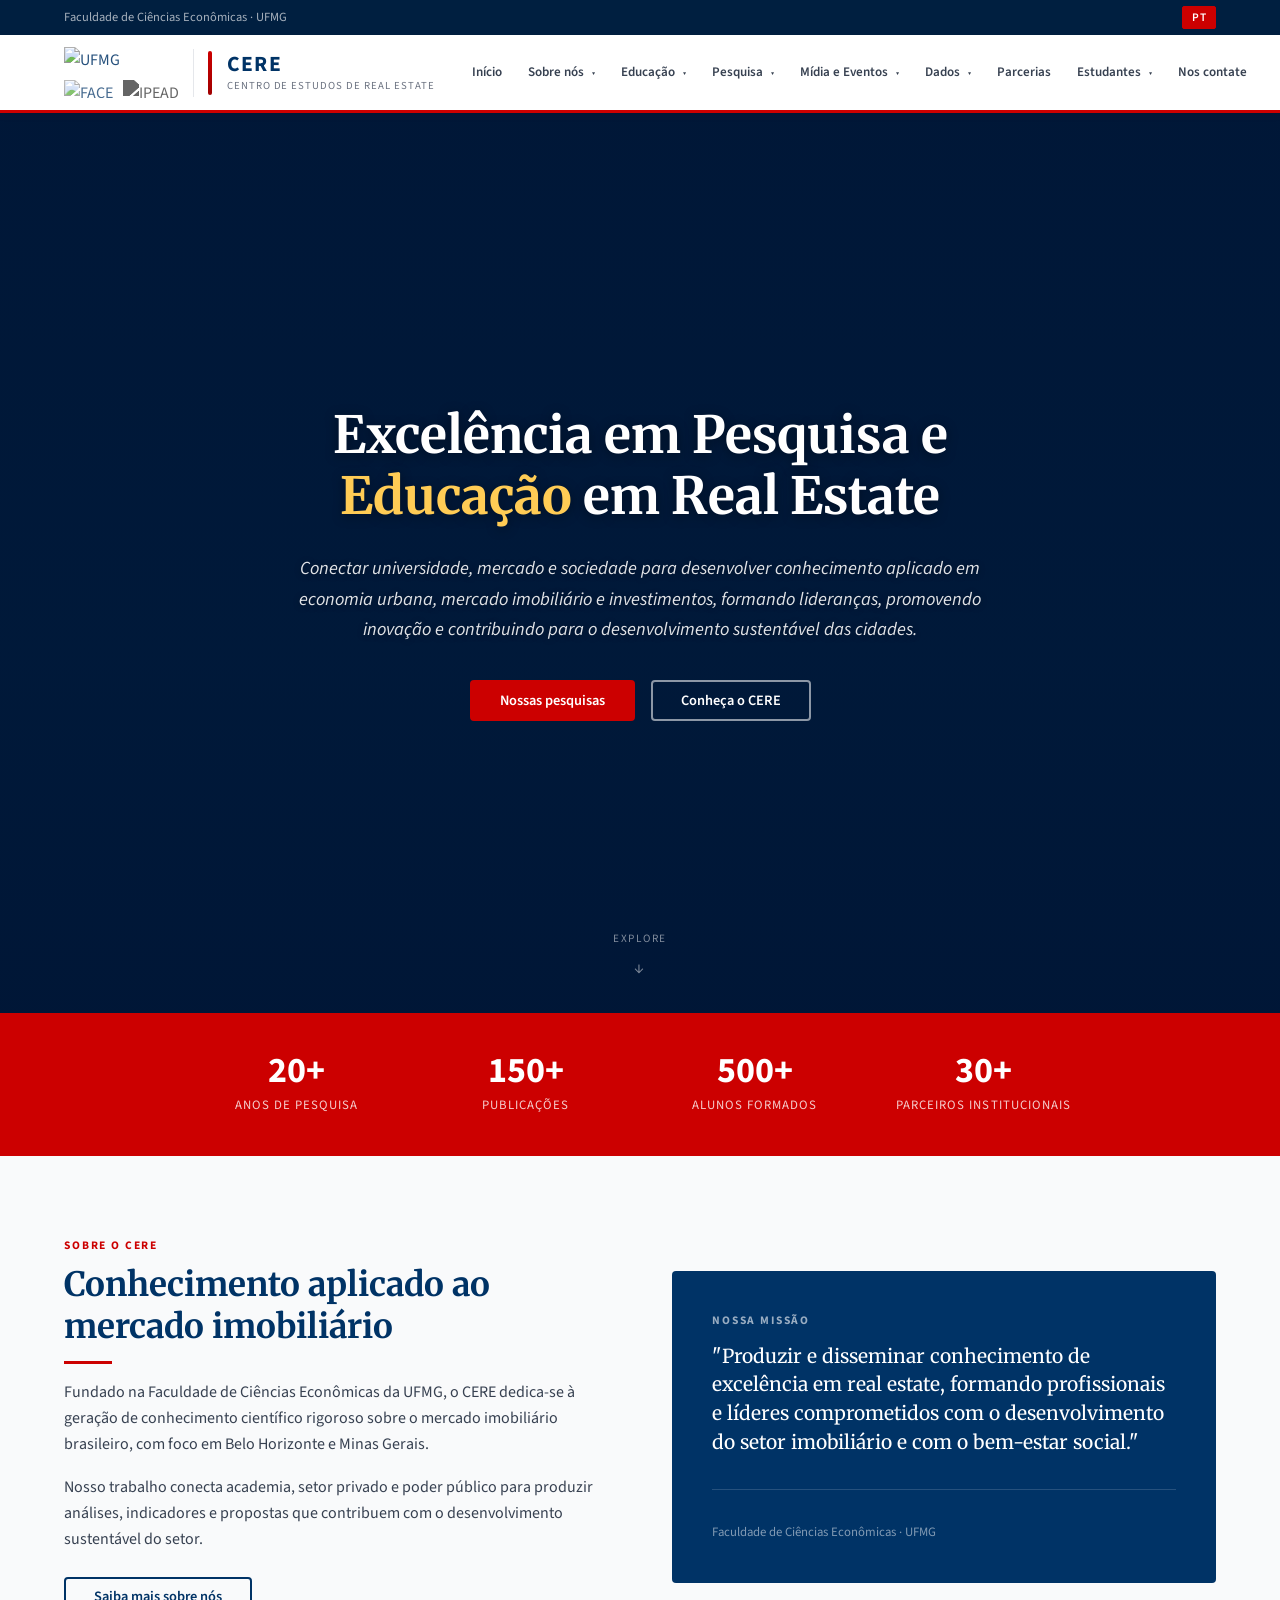
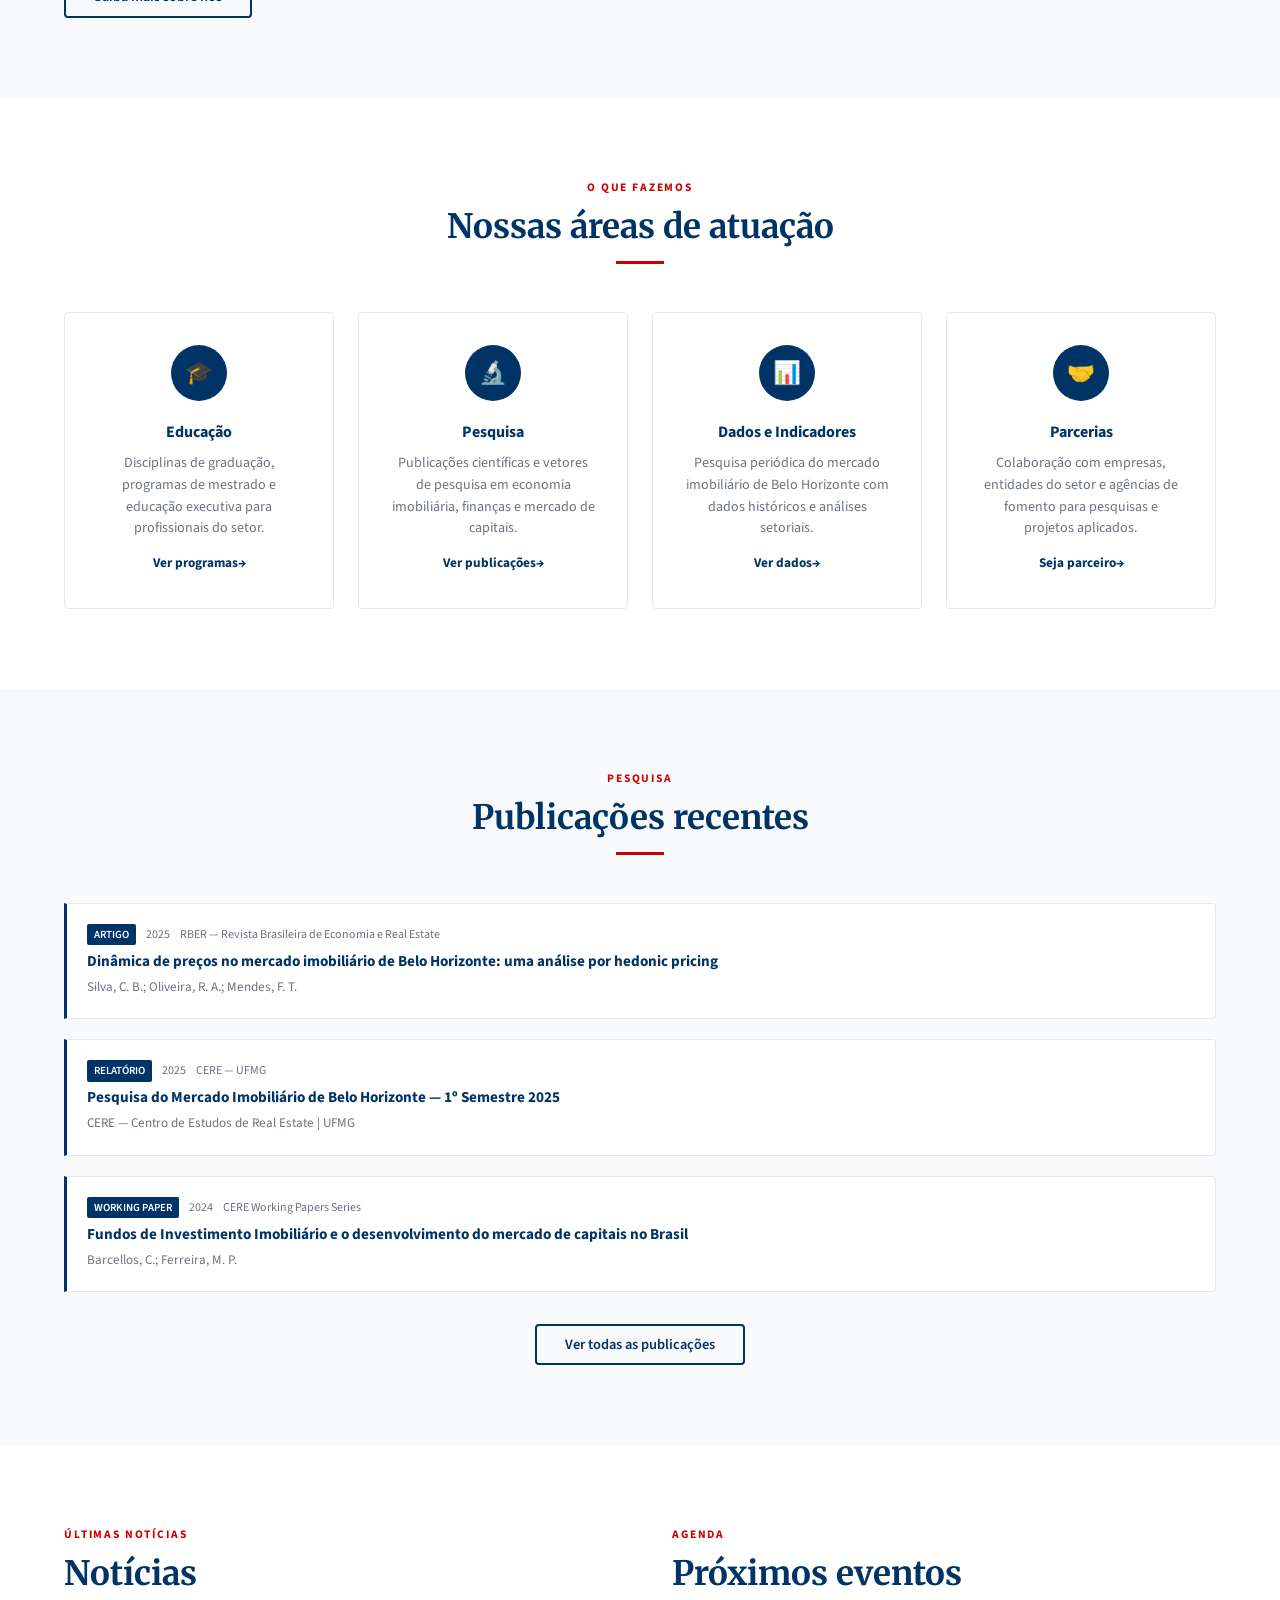
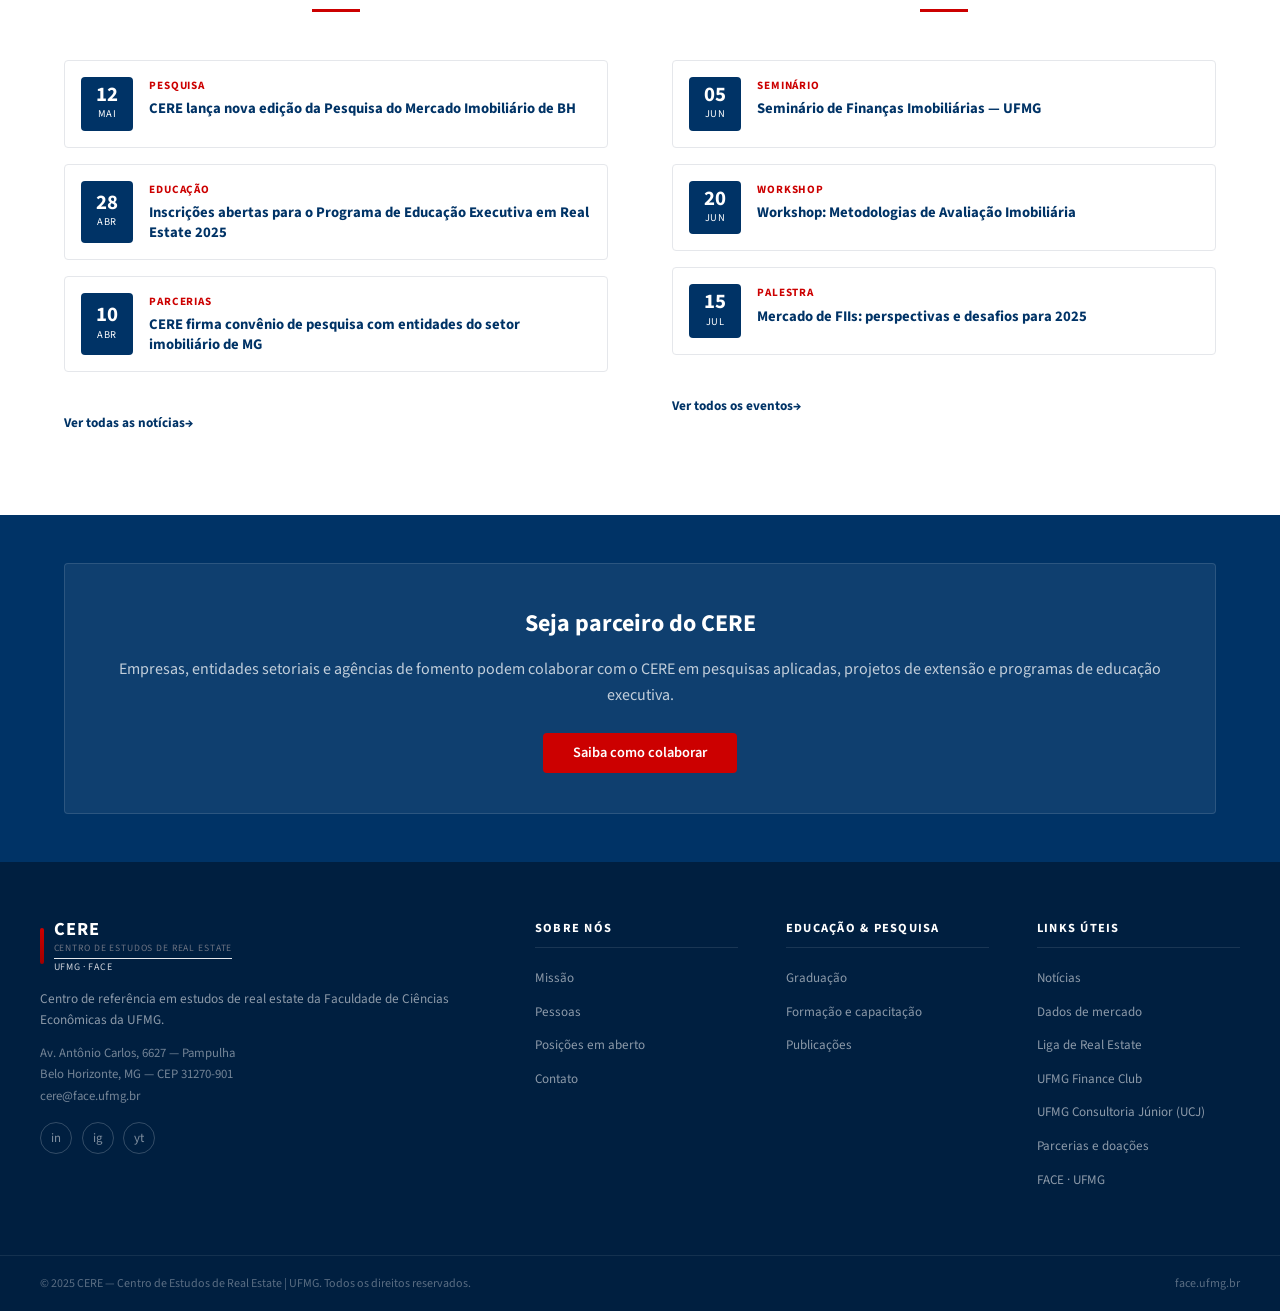
==== commit 713e7dd0: "Adiciona seções UFMG Finance Club e UFMG Consultoria Júnior (UCJ) em Estudantes Co-Authored-By: Clau" ====
--- a/index.html
+++ b/index.html
@@ -115,6 +115,8 @@
             <ul class="dropdown">
               <li><a href="estudantes/index.html#liga"><span data-lang="pt">Liga de Real Estate da UFMG</span><span data-lang="en">UFMG Real Estate League</span></a></li>
               <li><a href="estudantes/index.html#bolsas"><span data-lang="pt">Bolsas de iniciação científica</span><span data-lang="en">Research scholarships</span></a></li>
+              <li><a href="estudantes/index.html#finance-club">UFMG Finance Club</a></li>
+              <li><a href="estudantes/index.html#ucj"><span data-lang="pt">UFMG Consultoria Júnior (UCJ)</span><span data-lang="en">UFMG Junior Consulting (UCJ)</span></a></li>
             </ul>
           </li>
 
@@ -503,6 +505,8 @@
             <li><a href="midia/index.html#noticias"><span data-lang="pt">Notícias</span><span data-lang="en">News</span></a></li>
             <li><a href="dados/index.html"><span data-lang="pt">Dados de mercado</span><span data-lang="en">Market data</span></a></li>
             <li><a href="estudantes/index.html#liga"><span data-lang="pt">Liga de Real Estate</span><span data-lang="en">Real Estate League</span></a></li>
+            <li><a href="estudantes/index.html#finance-club">UFMG Finance Club</a></li>
+            <li><a href="estudantes/index.html#ucj">UFMG Consultoria Júnior (UCJ)</a></li>
             <li><a href="parcerias/index.html"><span data-lang="pt">Parcerias e doações</span><span data-lang="en">Partnerships & donations</span></a></li>
             <li><a href="https://face.ufmg.br" target="_blank" rel="noopener">FACE · UFMG</a></li>
           </ul>
--- a/css/style.css
+++ b/css/style.css
@@ -345,6 +345,8 @@
 td { padding: .7rem 1rem; border-bottom: 1px solid var(--gray-200); color: var(--gray-700); }
 tr:last-child td { border-bottom: none; }
 tr:hover td { background: var(--gray-50); }
+td a { color: var(--navy); font-weight: 600; }
+td a:hover { color: var(--red); text-decoration: underline; }
 
 /* ============================================================
    FORM
@@ -440,6 +442,8 @@
 .prose h3 { font-size: 1.05rem; font-weight: 700; color: var(--navy); margin: 1.5rem 0 .4rem; }
 .prose ul { list-style: disc; padding-left: 1.4rem; margin-bottom: 1.1rem; }
 .prose ul li { margin-bottom: .4rem; color: var(--gray-700); }
+.prose ol { padding-left: 1.4rem; margin-bottom: 1.1rem; }
+.prose ol li { margin-bottom: .4rem; color: var(--gray-700); }
 
 /* ============================================================
    RESPONSIVE
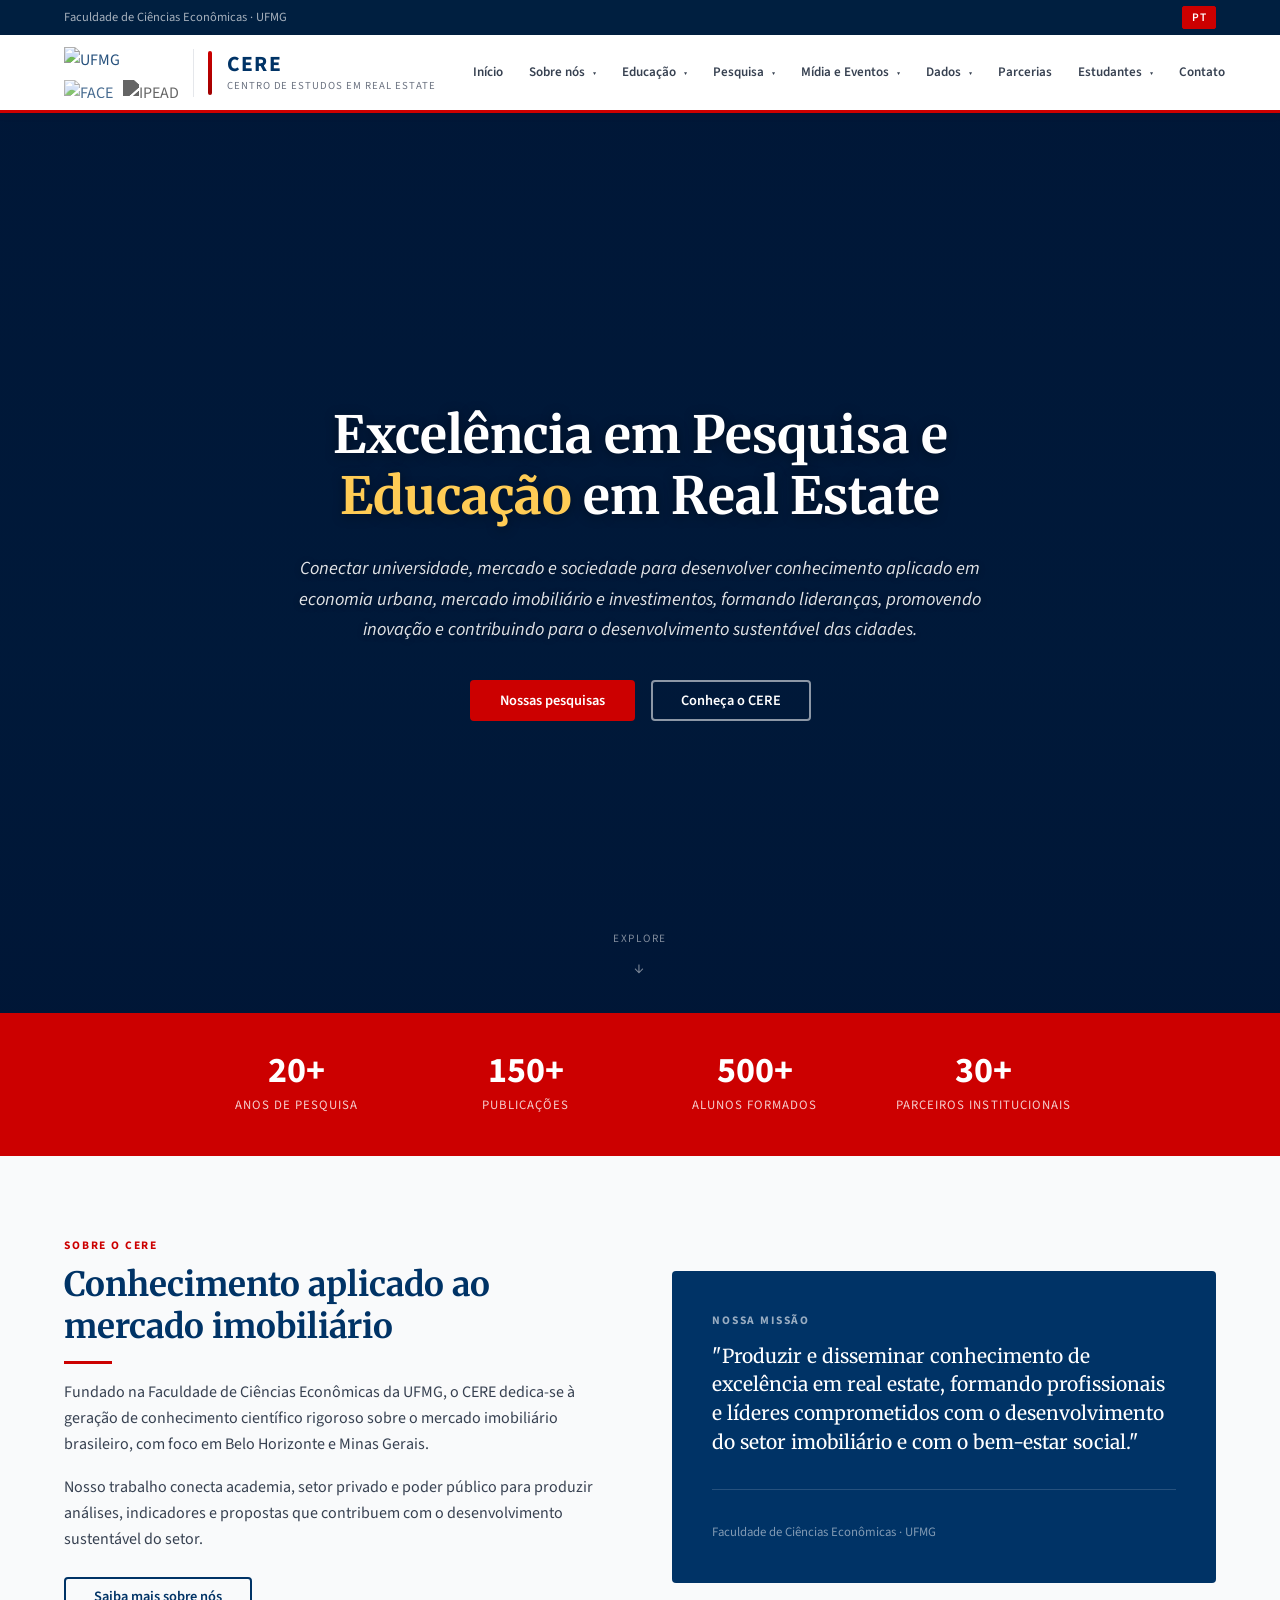
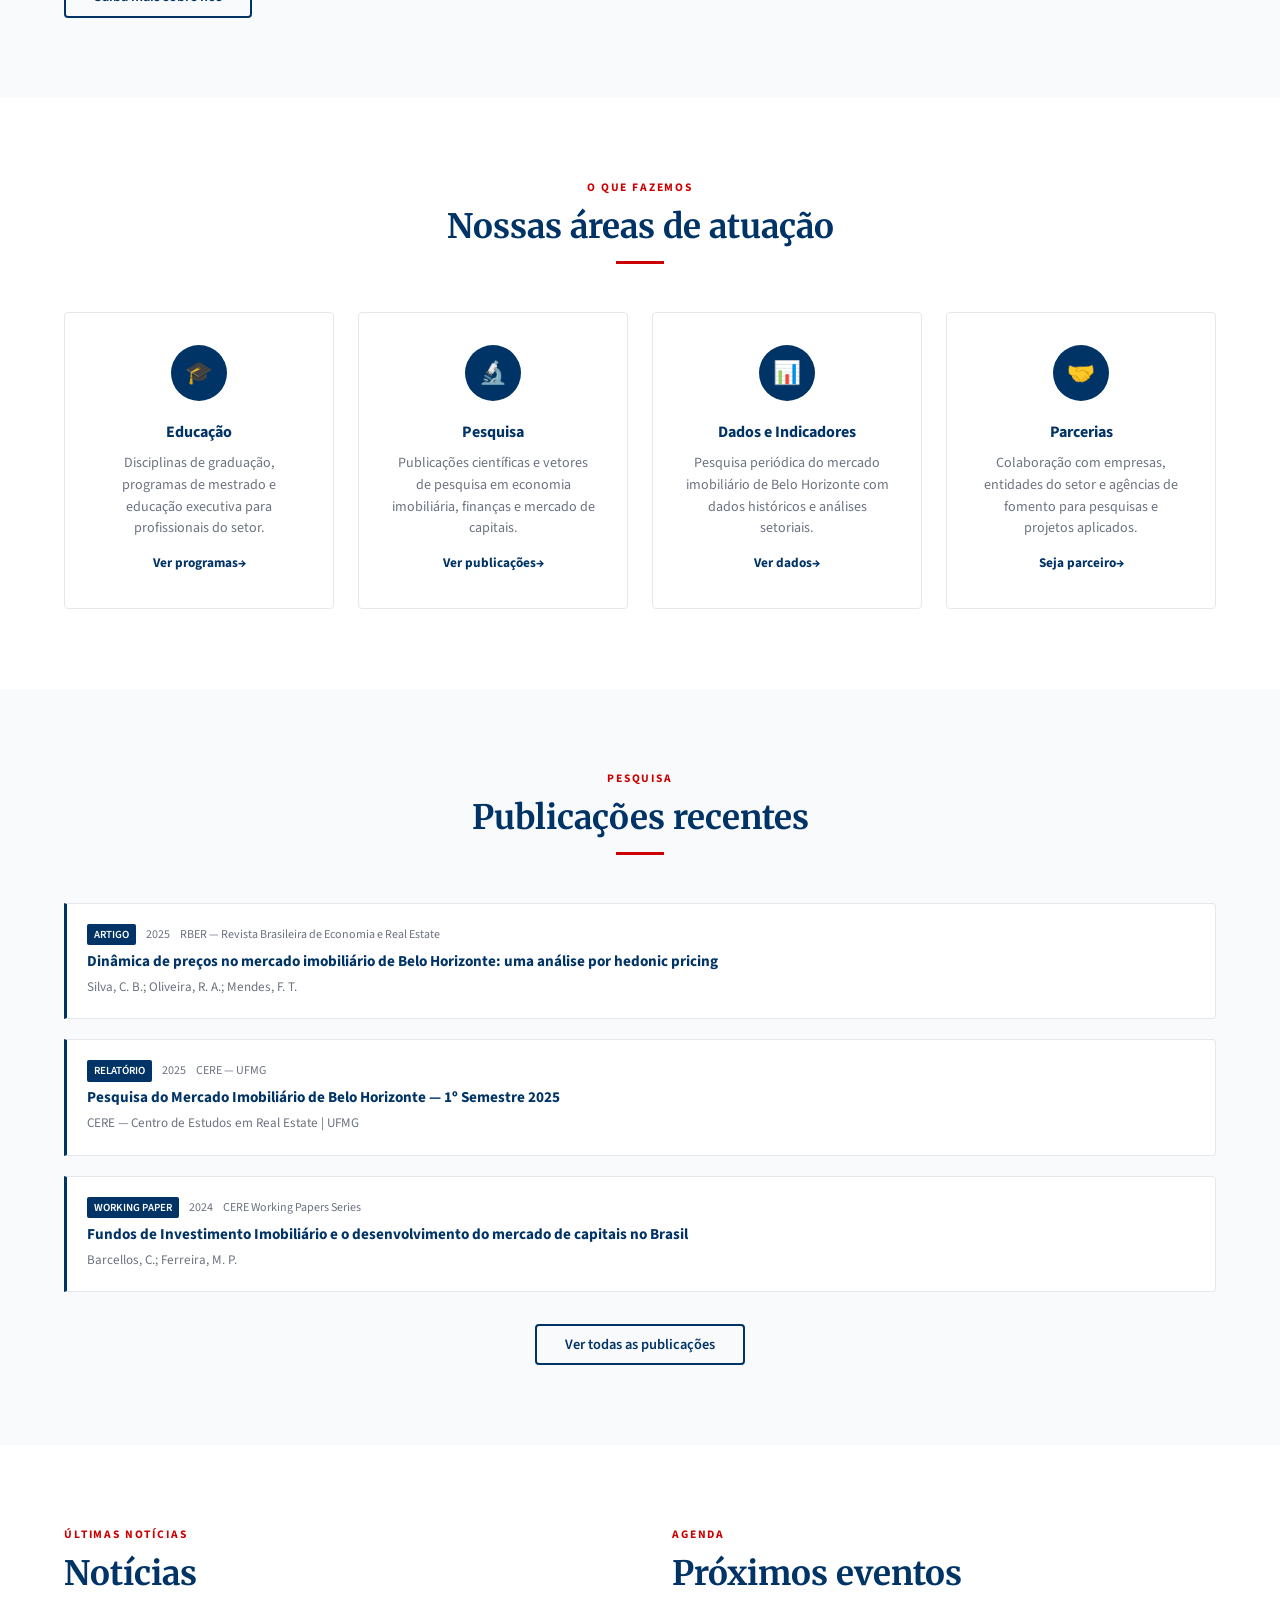
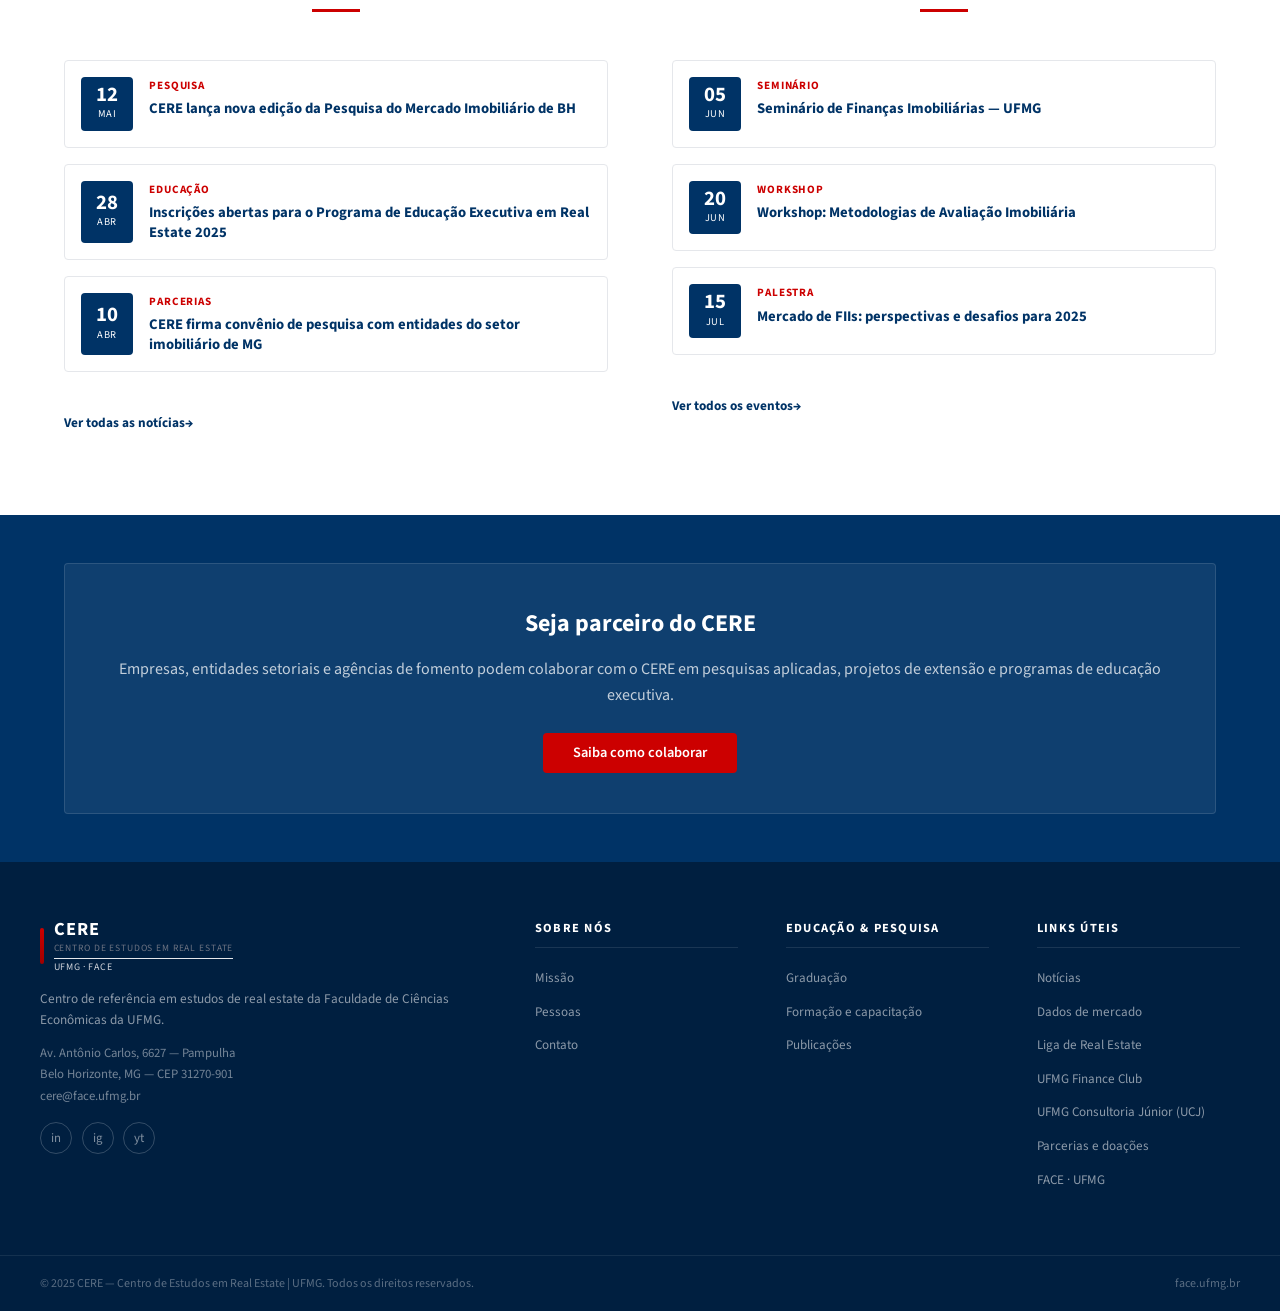
==== commit ff5356c1: "Atualiza Parcerias, marca do CERE, Mídia e Eventos, e navegação - Adiciona logos da Imeri Capital e " ====
--- a/index.html
+++ b/index.html
@@ -3,8 +3,8 @@
 <head>
   <meta charset="UTF-8">
   <meta name="viewport" content="width=device-width, initial-scale=1.0">
-  <title>CERE — Centro de Estudos de Real Estate | UFMG</title>
-  <meta name="description" content="Centro de Estudos de Real Estate da Faculdade de Ciências Econômicas da UFMG. Pesquisa, educação e dados sobre o mercado imobiliário.">
+  <title>CERE — Centro de Estudos em Real Estate | UFMG</title>
+  <meta name="description" content="Centro de Estudos em Real Estate da Faculdade de Ciências Econômicas da UFMG. Pesquisa, educação e dados sobre o mercado imobiliário.">
   <link rel="stylesheet" href="css/style.css">
 </head>
 <body>
@@ -40,7 +40,7 @@
         <div class="logo-accent"></div>
         <div class="logo-text">
           <span class="logo-cere">CERE</span>
-          <span class="logo-name" data-lang="pt">Centro de Estudos de Real Estate</span>
+          <span class="logo-name" data-lang="pt">Centro de Estudos em Real Estate</span>
           <span class="logo-name" data-lang="en">Real Estate Studies Center</span>
         </div>
       </a>
@@ -57,7 +57,6 @@
             <ul class="dropdown">
               <li><a href="sobre/index.html#missao"><span data-lang="pt">Missão</span><span data-lang="en">Mission</span></a></li>
               <li><a href="sobre/index.html#pessoas"><span data-lang="pt">Pessoas</span><span data-lang="en">People</span></a></li>
-              <li><a href="sobre/index.html#posicoes"><span data-lang="pt">Posições em aberto</span><span data-lang="en">Open positions</span></a></li>
             </ul>
           </li>
 
@@ -91,7 +90,6 @@
             <ul class="dropdown">
               <li><a href="midia/index.html#noticias"><span data-lang="pt">Notícias</span><span data-lang="en">News</span></a></li>
               <li><a href="midia/index.html#eventos"><span data-lang="pt">Eventos</span><span data-lang="en">Events</span></a></li>
-              <li><a href="midia/index.html#podcast"><span data-lang="pt">Podcast</span><span data-lang="en">Podcast</span></a></li>
             </ul>
           </li>
 
@@ -101,7 +99,8 @@
               <span class="chevron">▾</span>
             </a>
             <ul class="dropdown">
-              <li><a href="dados/index.html#pesquisa-bh"><span data-lang="pt">Mercado Imobiliário de BH</span><span data-lang="en">BH Real Estate Market</span></a></li>
+              <li><a href="dados/index.html#indice-precos"><span data-lang="pt">Índice de Preços Imobiliários</span><span data-lang="en">Real Estate Price Index</span></a></li>
+              <li><a href="dados/index.html#notas-mercado"><span data-lang="pt">Notas ao Mercado e Policy Briefings</span><span data-lang="en">Market Notes & Policy Briefings</span></a></li>
             </ul>
           </li>
 
@@ -120,7 +119,7 @@
             </ul>
           </li>
 
-          <li><a href="sobre/index.html#contato"><span data-lang="pt">Nos contate</span><span data-lang="en">Contact us</span></a></li>
+          <li><a href="sobre/index.html#contato"><span data-lang="pt">Contato</span><span data-lang="en">Contact us</span></a></li>
         </ul>
       </nav>
 
@@ -301,7 +300,7 @@
           </div>
           <p class="pub-title" data-lang="pt">Pesquisa do Mercado Imobiliário de Belo Horizonte — 1º Semestre 2025</p>
           <p class="pub-title" data-lang="en">Belo Horizonte Real Estate Market Survey — 1st Semester 2025</p>
-          <p class="pub-authors">CERE — Centro de Estudos de Real Estate | UFMG</p>
+          <p class="pub-authors">CERE — Centro de Estudos em Real Estate | UFMG</p>
         </div>
         <div class="pub-item">
           <div class="pub-meta">
@@ -461,7 +460,7 @@
             <div class="logo-accent" style="height:36px;"></div>
             <div class="logo-text">
               <span class="logo-cere">CERE</span>
-              <span class="logo-name" data-lang="pt">Centro de Estudos de Real Estate</span>
+              <span class="logo-name" data-lang="pt">Centro de Estudos em Real Estate</span>
               <span class="logo-name" data-lang="en">Real Estate Studies Center</span>
               <span class="logo-univ">UFMG · FACE</span>
             </div>
@@ -483,7 +482,6 @@
           <ul>
             <li><a href="sobre/index.html#missao"><span data-lang="pt">Missão</span><span data-lang="en">Mission</span></a></li>
             <li><a href="sobre/index.html#pessoas"><span data-lang="pt">Pessoas</span><span data-lang="en">People</span></a></li>
-            <li><a href="sobre/index.html#posicoes"><span data-lang="pt">Posições em aberto</span><span data-lang="en">Open positions</span></a></li>
             <li><a href="sobre/index.html#contato"><span data-lang="pt">Contato</span><span data-lang="en">Contact</span></a></li>
           </ul>
         </div>
@@ -515,7 +513,7 @@
     </div>
     <div class="footer-bottom">
       <div class="footer-bottom-inner">
-        <span data-lang="pt">© 2025 CERE — Centro de Estudos de Real Estate | UFMG. Todos os direitos reservados.</span>
+        <span data-lang="pt">© 2025 CERE — Centro de Estudos em Real Estate | UFMG. Todos os direitos reservados.</span>
         <span data-lang="en">© 2025 CERE — Real Estate Studies Center | UFMG. All rights reserved.</span>
         <a href="https://face.ufmg.br" target="_blank" rel="noopener">face.ufmg.br</a>
       </div>
--- a/css/style.css
+++ b/css/style.css
@@ -1,5 +1,5 @@
 /* ============================================================
-   CERE — Centro de Estudos de Real Estate | UFMG
+   CERE — Centro de Estudos em Real Estate | UFMG
    Identidade visual baseada em FACE UFMG (face.ufmg.br)
    ============================================================ */
 
@@ -390,6 +390,8 @@
    ============================================================ */
 .partner-grid { display: flex; flex-wrap: wrap; gap: 2rem; align-items: center; justify-content: center; }
 .partner-placeholder { width: 130px; height: 50px; background: var(--gray-200); border-radius: var(--radius); display: flex; align-items: center; justify-content: center; font-size: .75rem; color: var(--gray-500); }
+.partner-logo-box { width: 160px; height: 70px; background: var(--white); border: 1px solid var(--gray-200); border-radius: var(--radius); display: flex; align-items: center; justify-content: center; padding: .75rem; }
+.partner-logo-box img { max-width: 100%; max-height: 100%; object-fit: contain; }
 
 /* ============================================================
    FOOTER
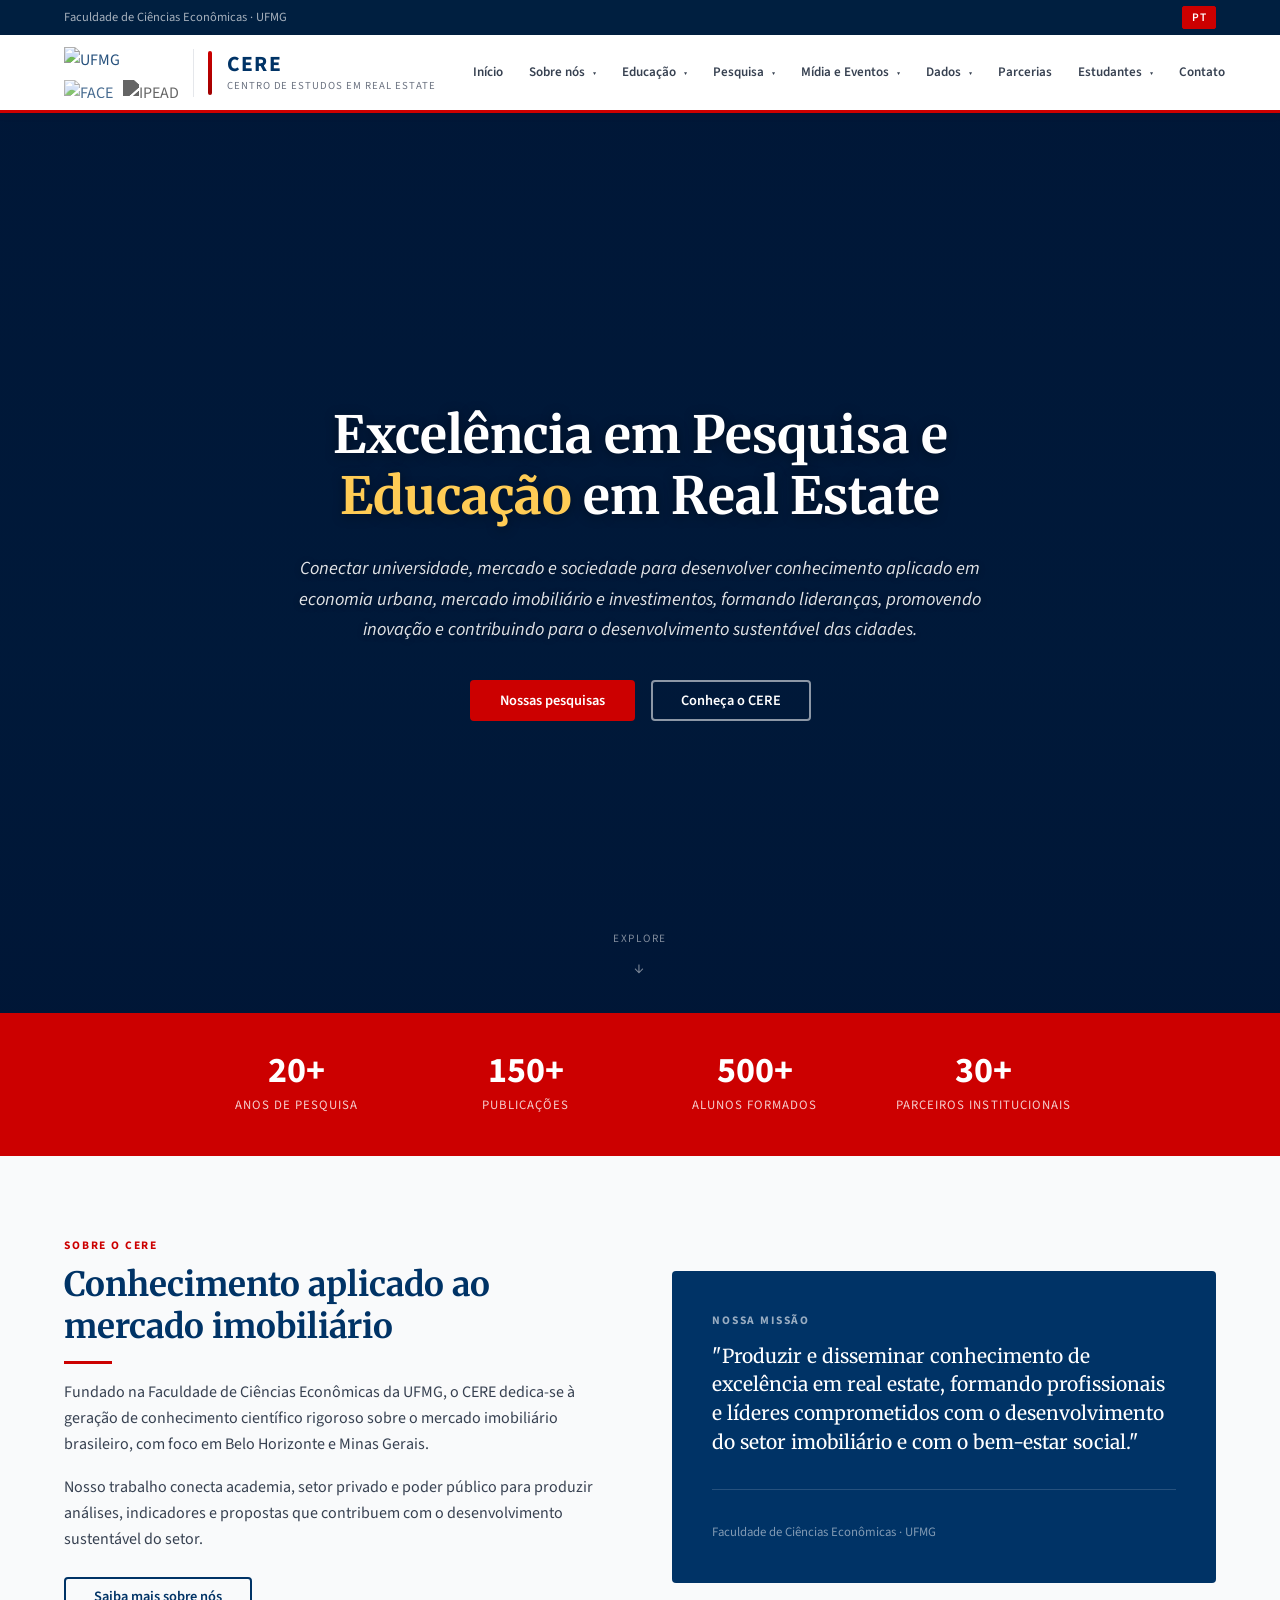
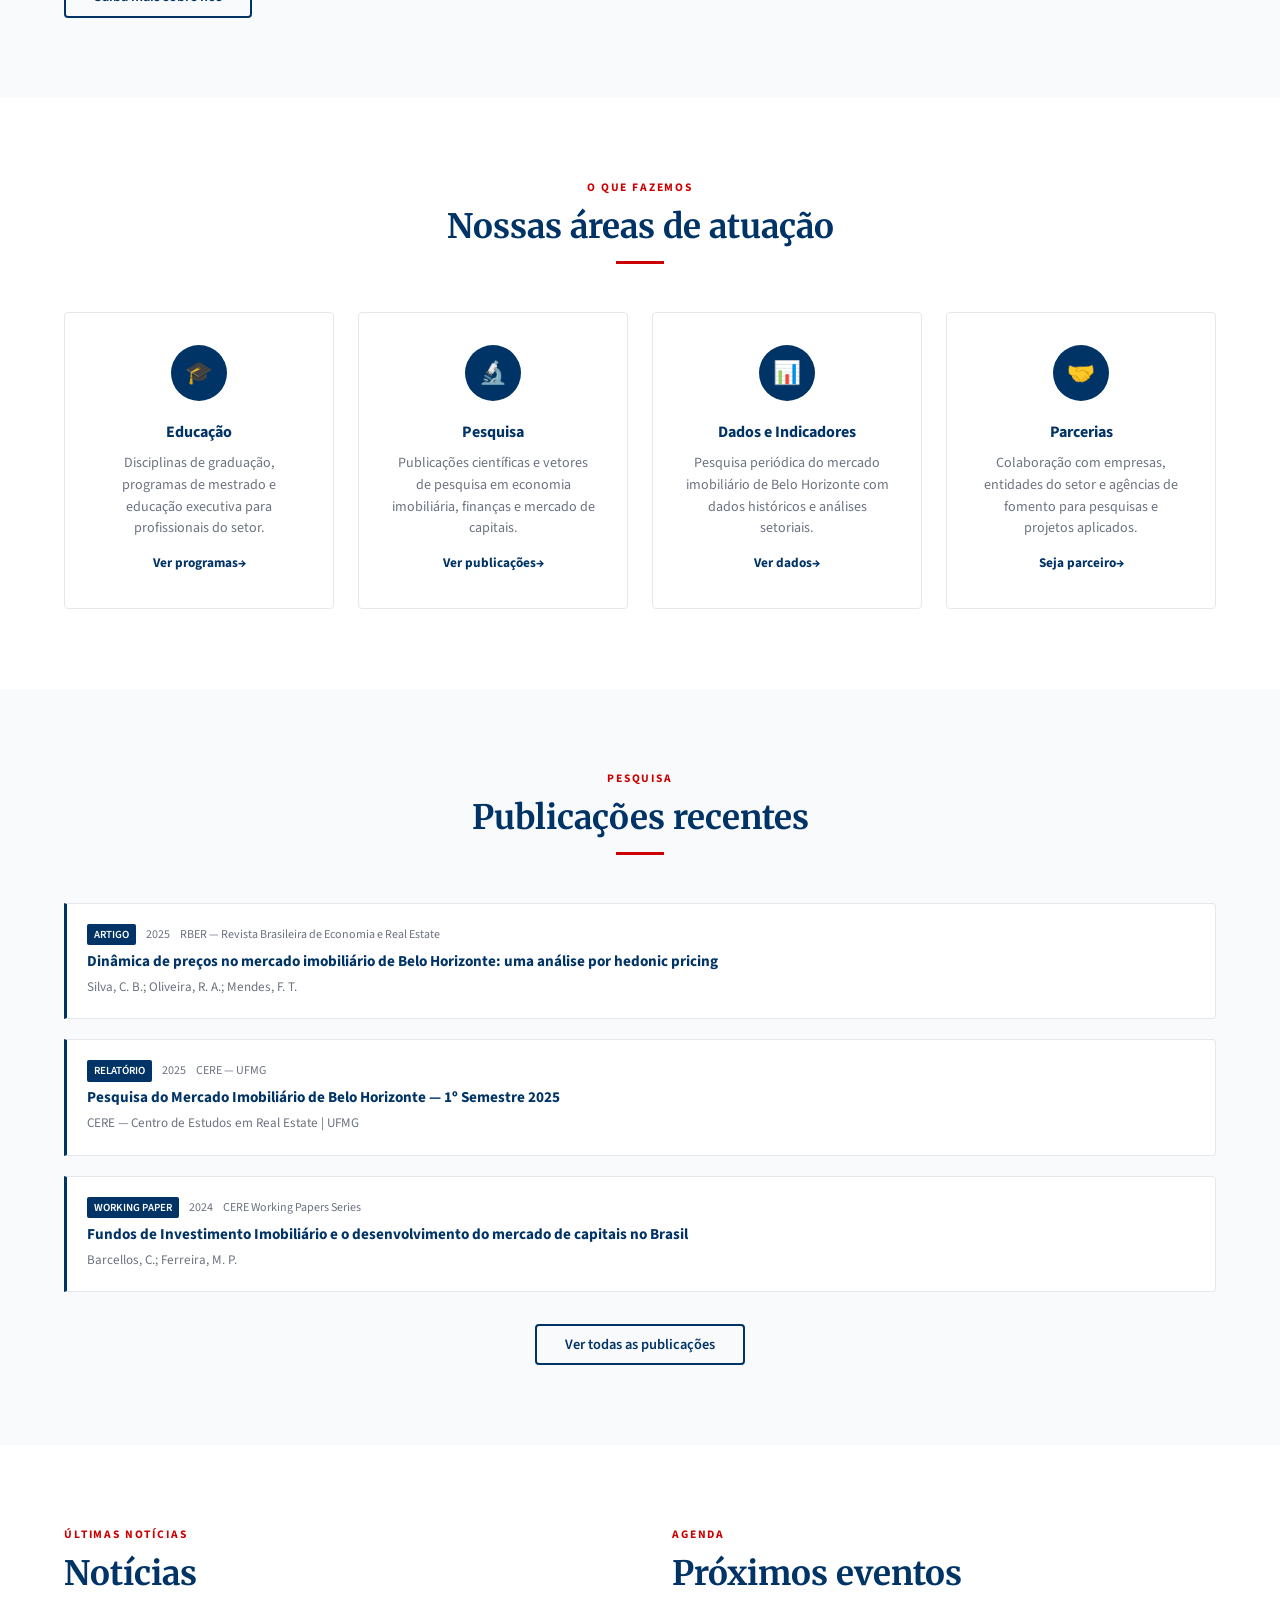
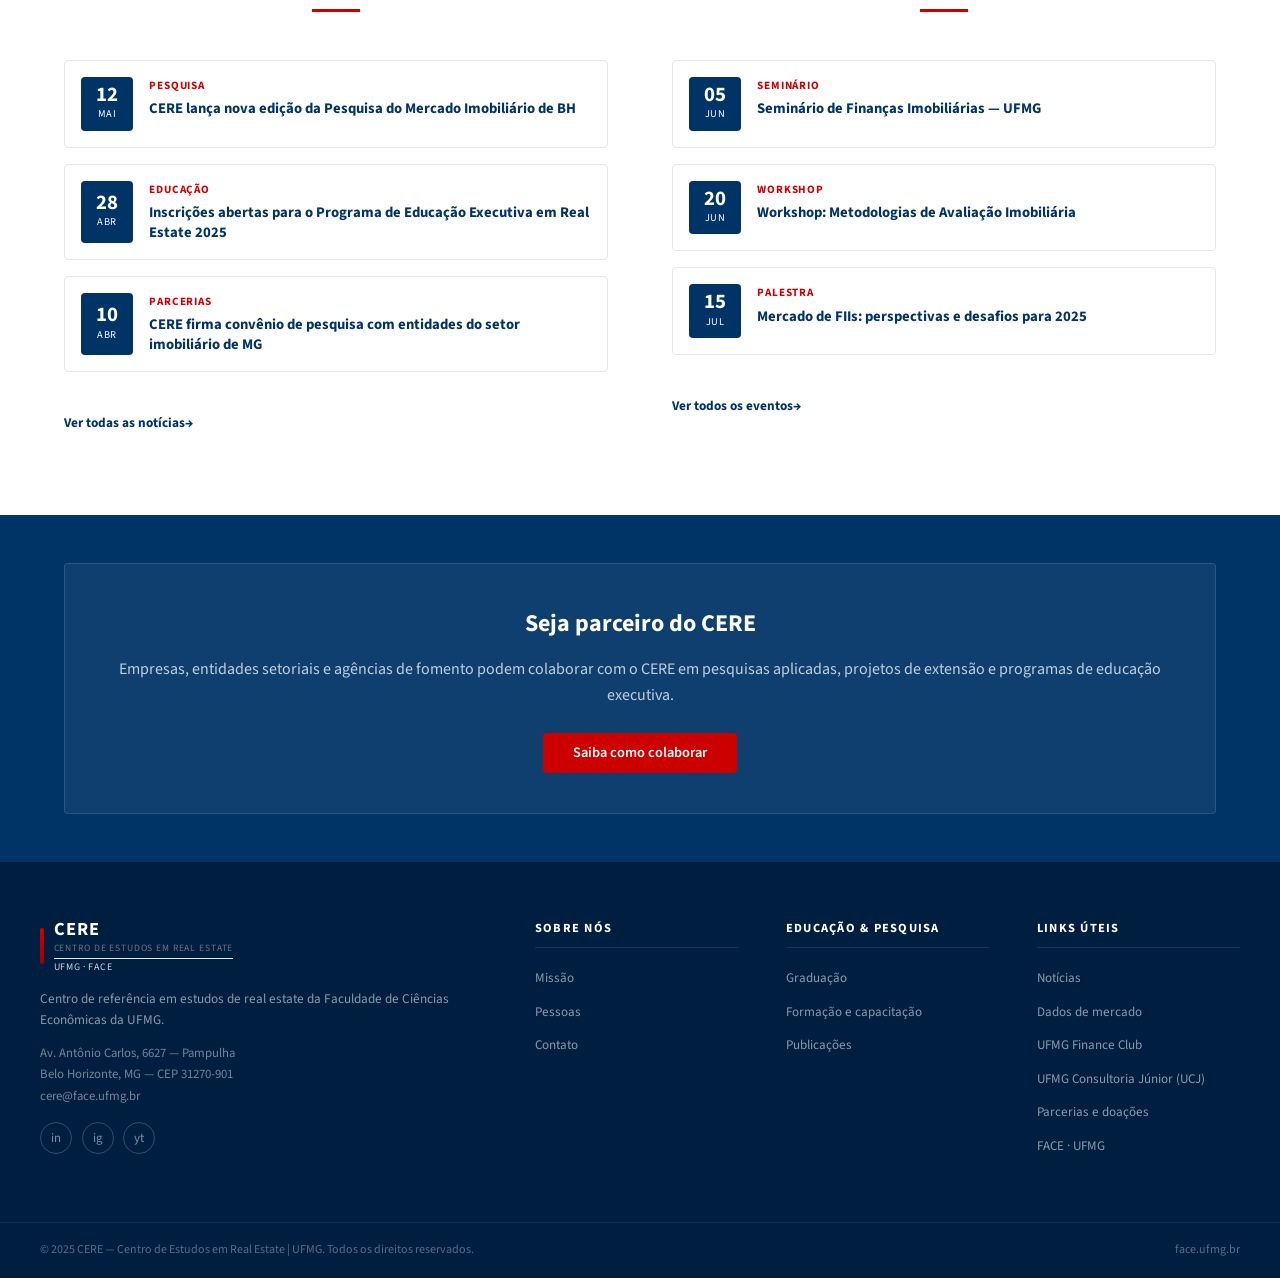
==== commit 988cc942: "Reorganiza Publicações por vetor de pesquisa, simplifica Estudantes e expande notícia de lançamento " ====
--- a/index.html
+++ b/index.html
@@ -112,8 +112,6 @@
               <span class="chevron">▾</span>
             </a>
             <ul class="dropdown">
-              <li><a href="estudantes/index.html#liga"><span data-lang="pt">Liga de Real Estate da UFMG</span><span data-lang="en">UFMG Real Estate League</span></a></li>
-              <li><a href="estudantes/index.html#bolsas"><span data-lang="pt">Bolsas de iniciação científica</span><span data-lang="en">Research scholarships</span></a></li>
               <li><a href="estudantes/index.html#finance-club">UFMG Finance Club</a></li>
               <li><a href="estudantes/index.html#ucj"><span data-lang="pt">UFMG Consultoria Júnior (UCJ)</span><span data-lang="en">UFMG Junior Consulting (UCJ)</span></a></li>
             </ul>
@@ -502,7 +500,6 @@
           <ul>
             <li><a href="midia/index.html#noticias"><span data-lang="pt">Notícias</span><span data-lang="en">News</span></a></li>
             <li><a href="dados/index.html"><span data-lang="pt">Dados de mercado</span><span data-lang="en">Market data</span></a></li>
-            <li><a href="estudantes/index.html#liga"><span data-lang="pt">Liga de Real Estate</span><span data-lang="en">Real Estate League</span></a></li>
             <li><a href="estudantes/index.html#finance-club">UFMG Finance Club</a></li>
             <li><a href="estudantes/index.html#ucj">UFMG Consultoria Júnior (UCJ)</a></li>
             <li><a href="parcerias/index.html"><span data-lang="pt">Parcerias e doações</span><span data-lang="en">Partnerships & donations</span></a></li>
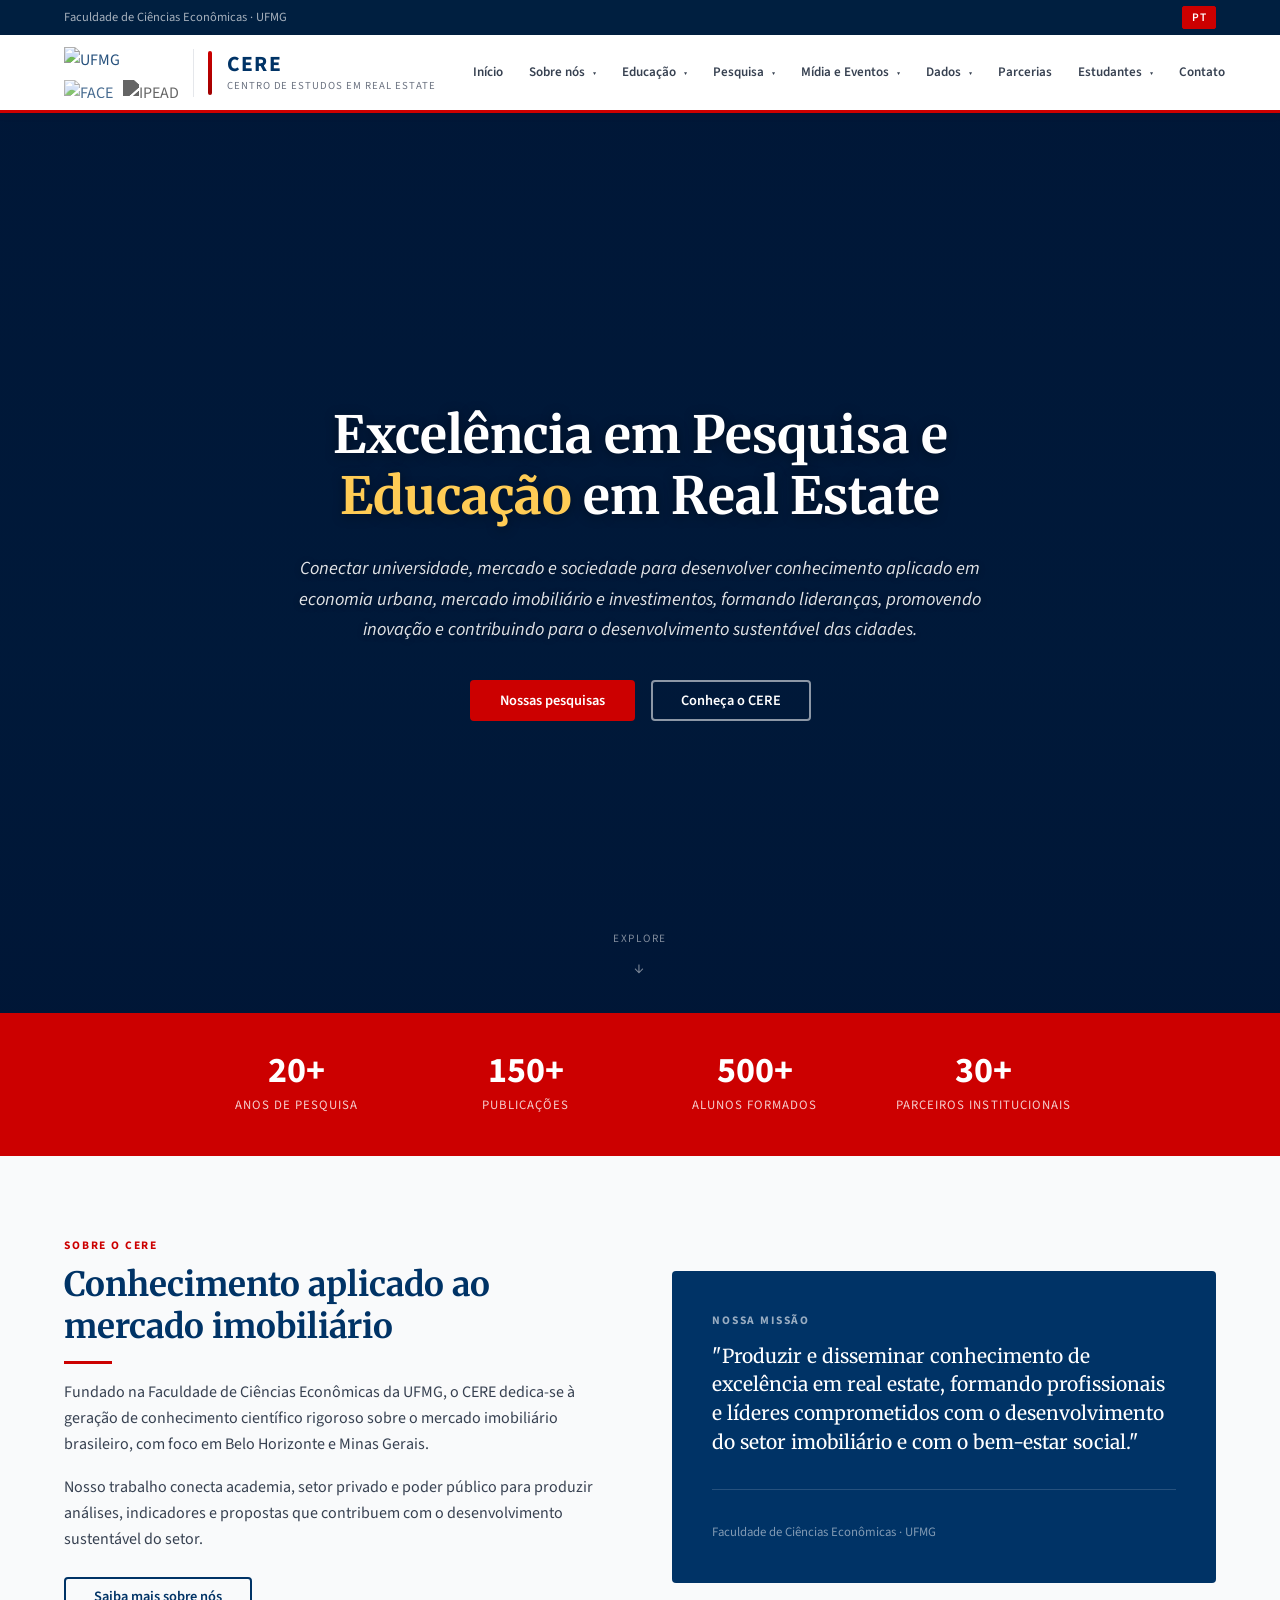
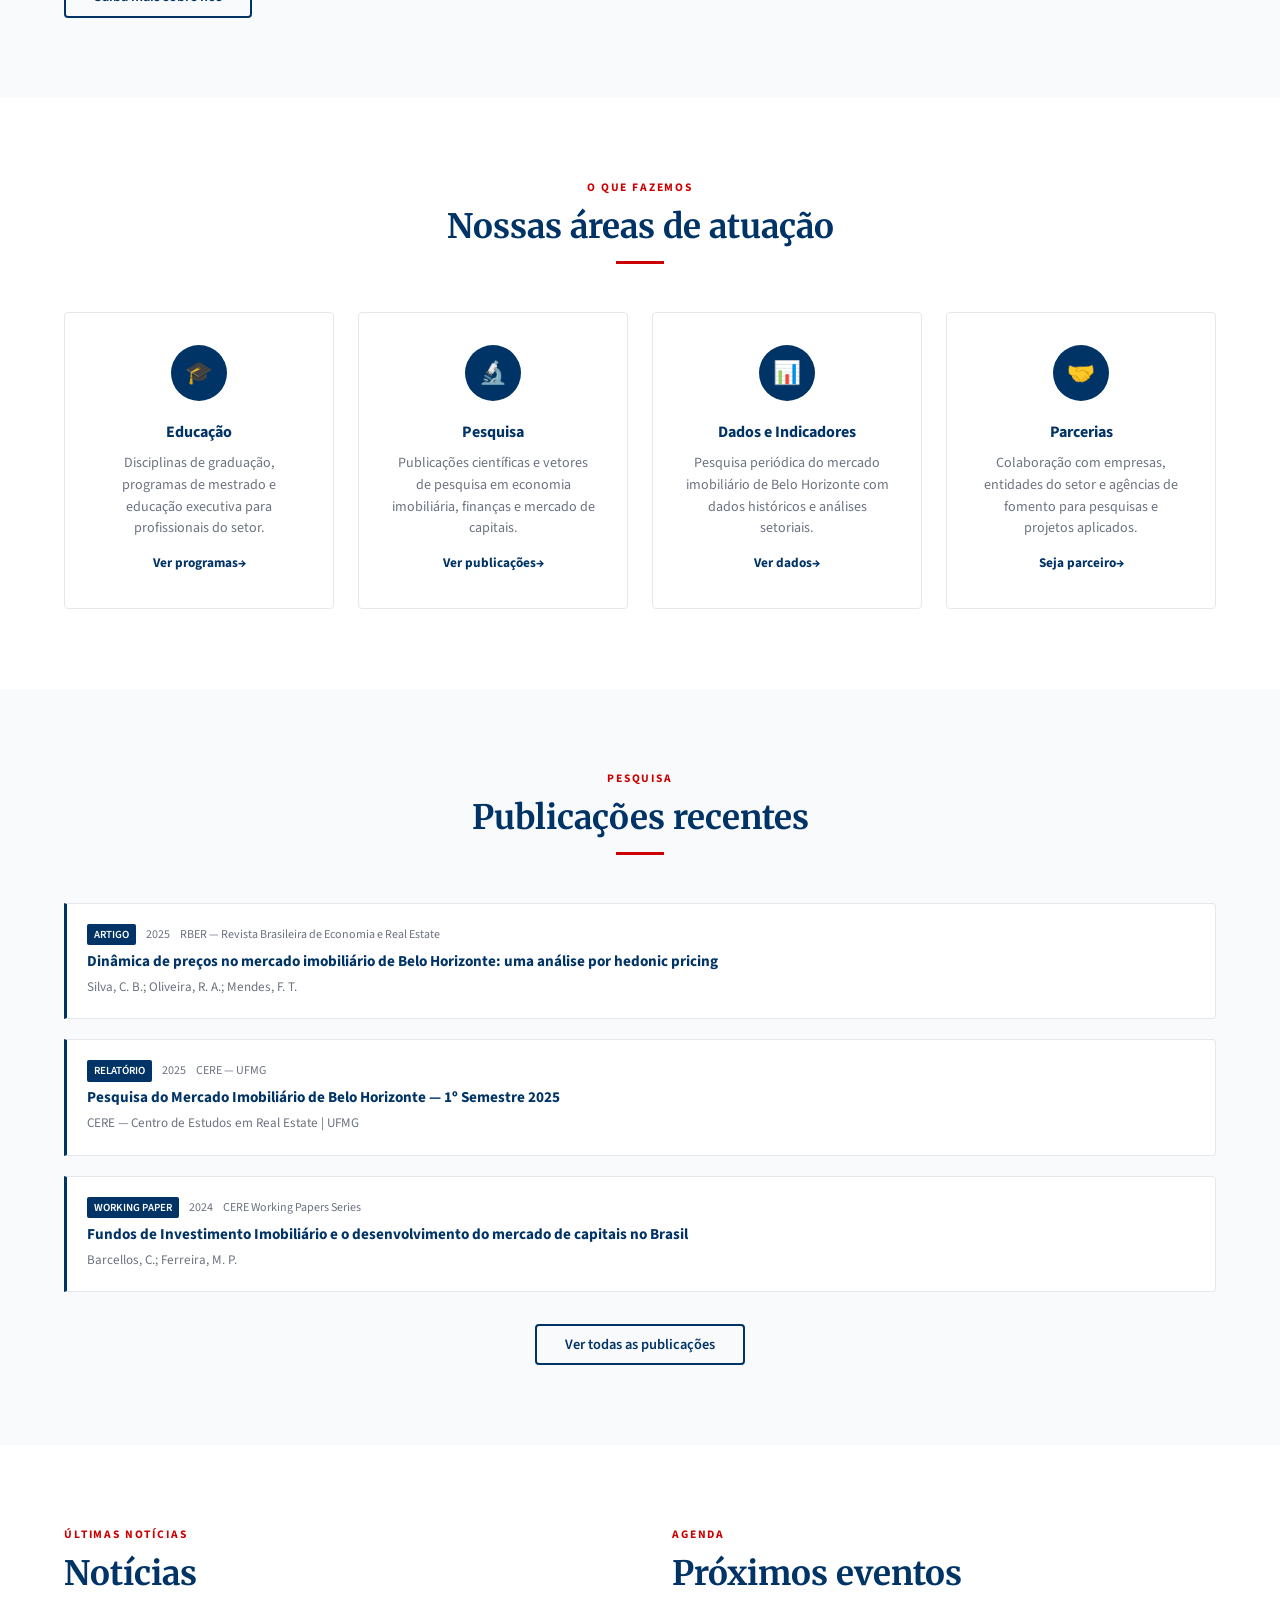
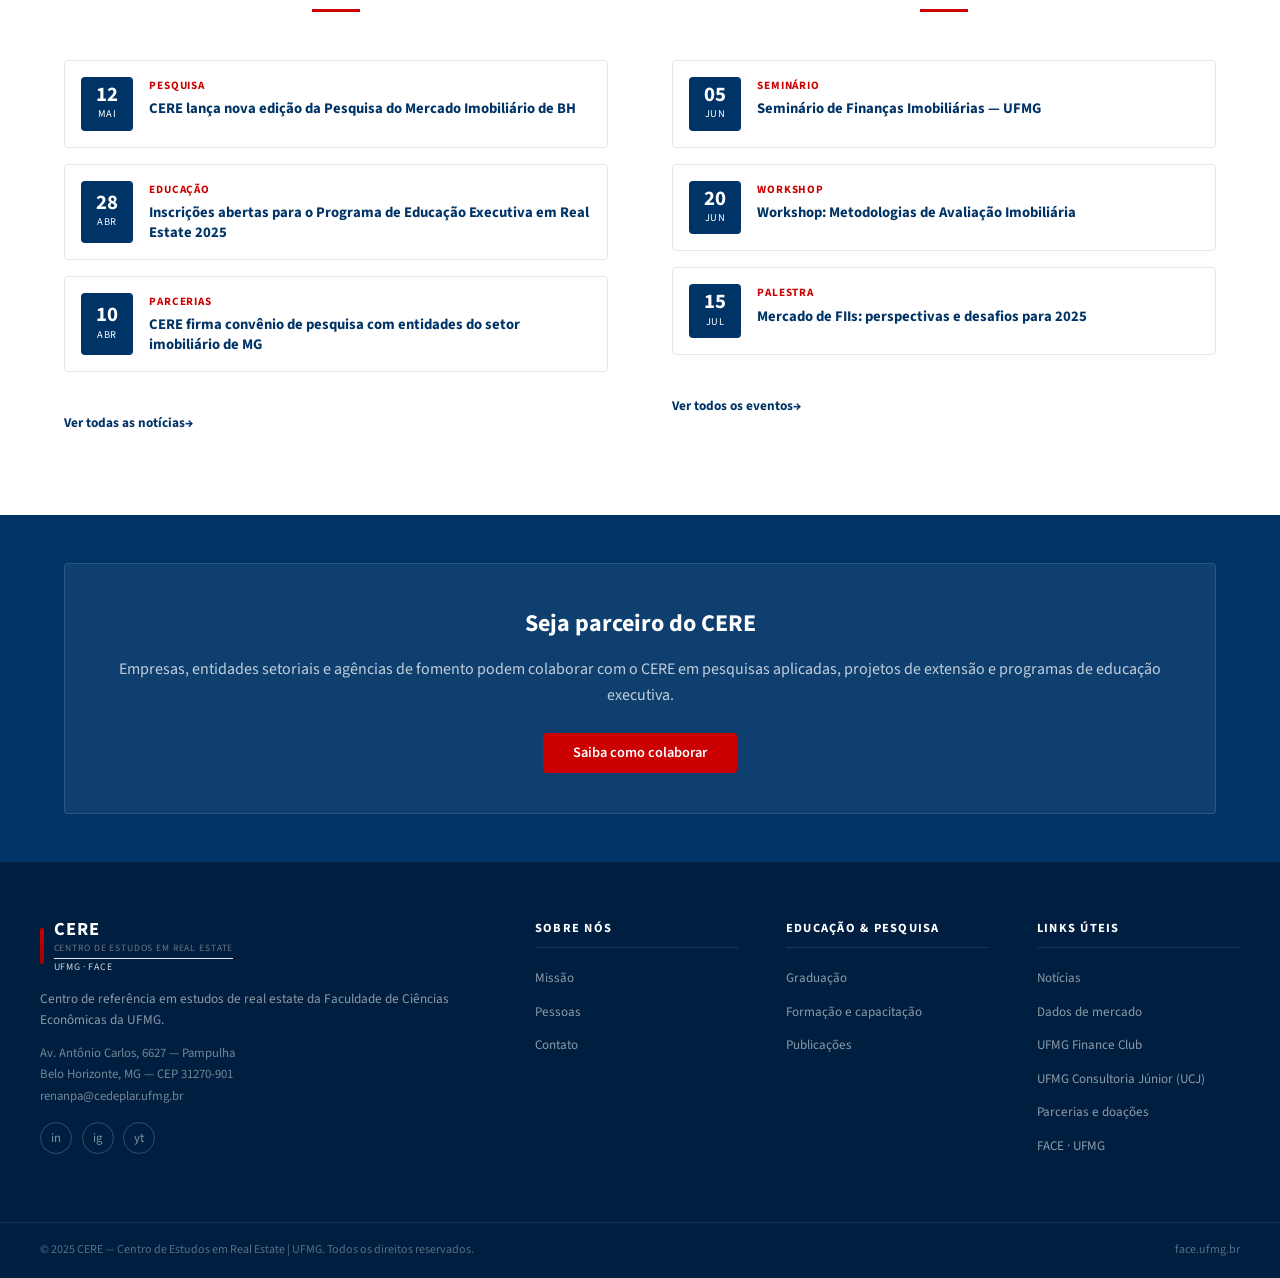
==== commit c6514126: "Atualiza e-mail de contato institucional Co-Authored-By: Claude Sonnet 4.6 <noreply@anthropic.com>" ====
--- a/index.html
+++ b/index.html
@@ -465,8 +465,8 @@
           </div>
           <p data-lang="pt">Centro de referência em estudos de real estate da Faculdade de Ciências Econômicas da UFMG.</p>
           <p data-lang="en">Reference center for real estate studies at UFMG's Faculty of Economic Sciences.</p>
-          <address data-lang="pt">Av. Antônio Carlos, 6627 — Pampulha<br>Belo Horizonte, MG — CEP 31270-901<br>cere@face.ufmg.br</address>
-          <address data-lang="en">Av. Antônio Carlos, 6627 — Pampulha<br>Belo Horizonte, MG — ZIP 31270-901<br>cere@face.ufmg.br</address>
+          <address data-lang="pt">Av. Antônio Carlos, 6627 — Pampulha<br>Belo Horizonte, MG — CEP 31270-901<br>renanpa@cedeplar.ufmg.br</address>
+          <address data-lang="en">Av. Antônio Carlos, 6627 — Pampulha<br>Belo Horizonte, MG — ZIP 31270-901<br>renanpa@cedeplar.ufmg.br</address>
           <div class="social-links">
             <a href="#" class="social-link" aria-label="LinkedIn">in</a>
             <a href="#" class="social-link" aria-label="Instagram">ig</a>
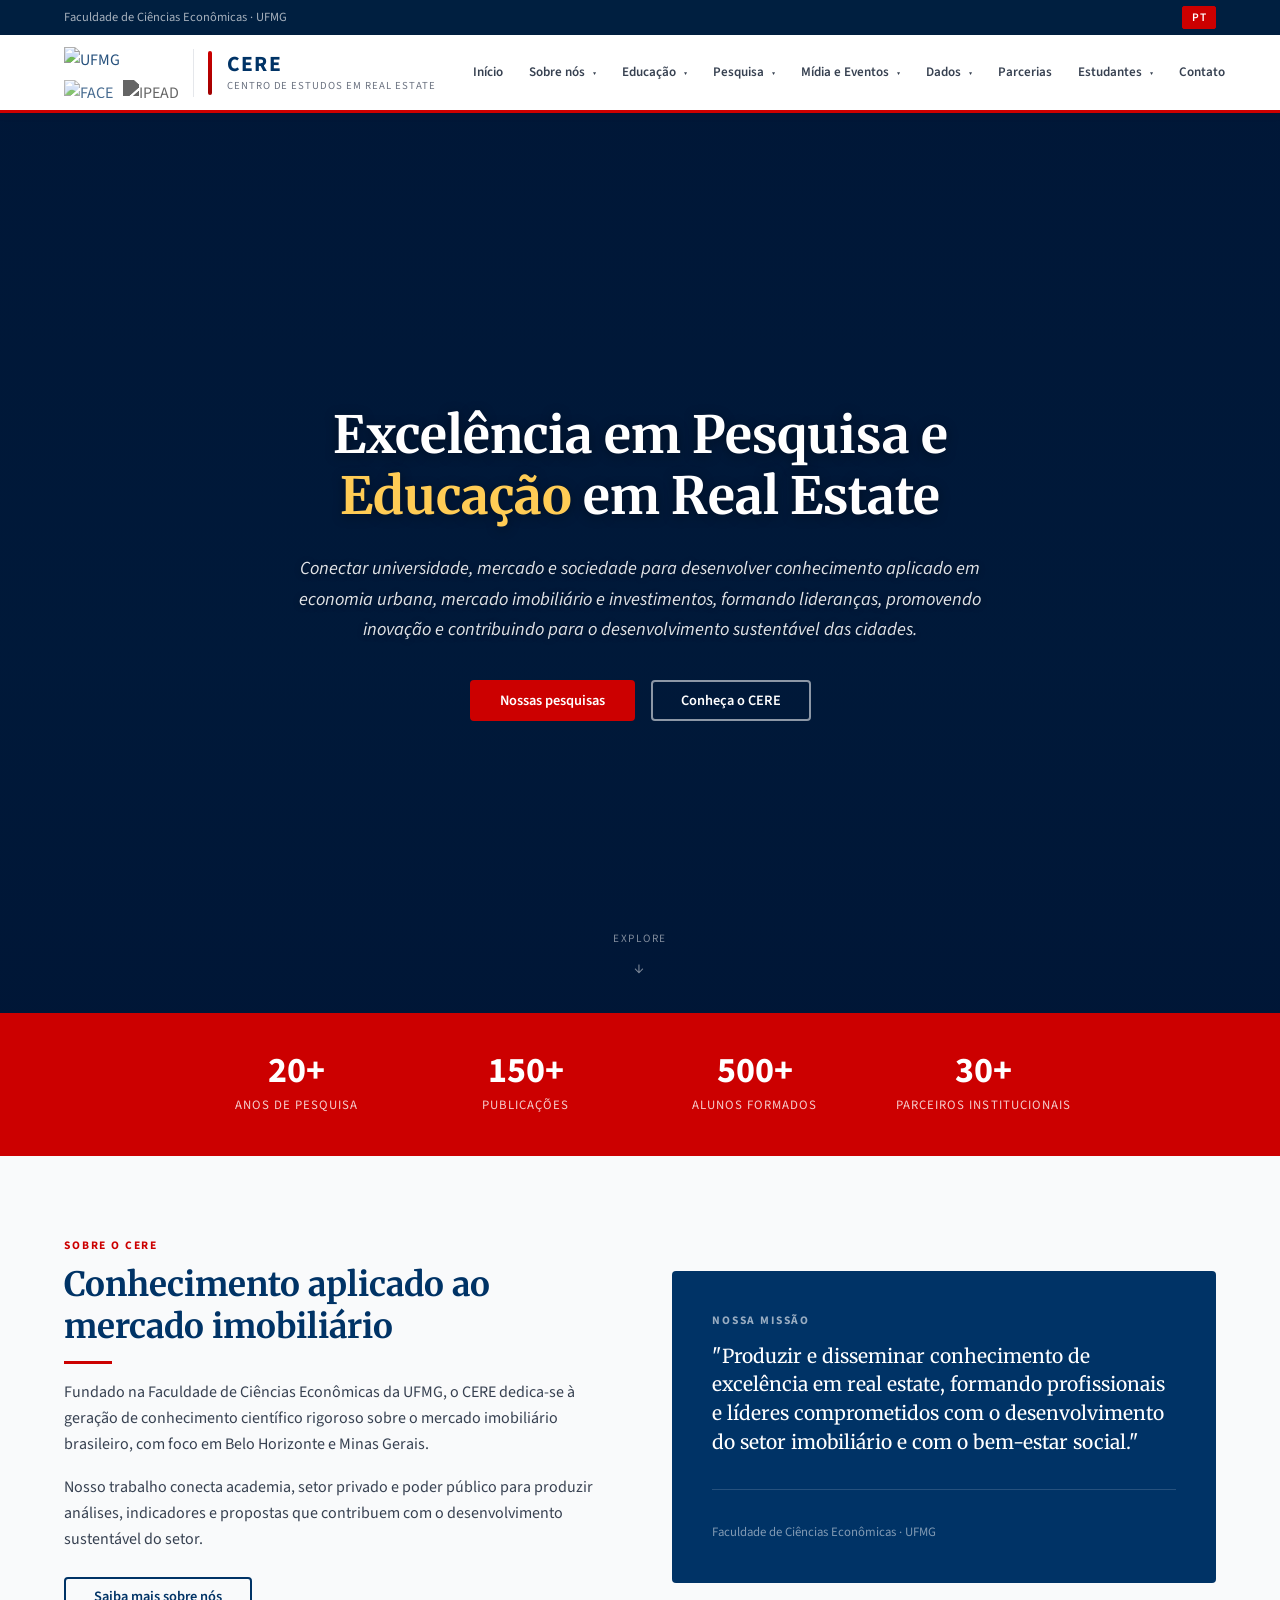
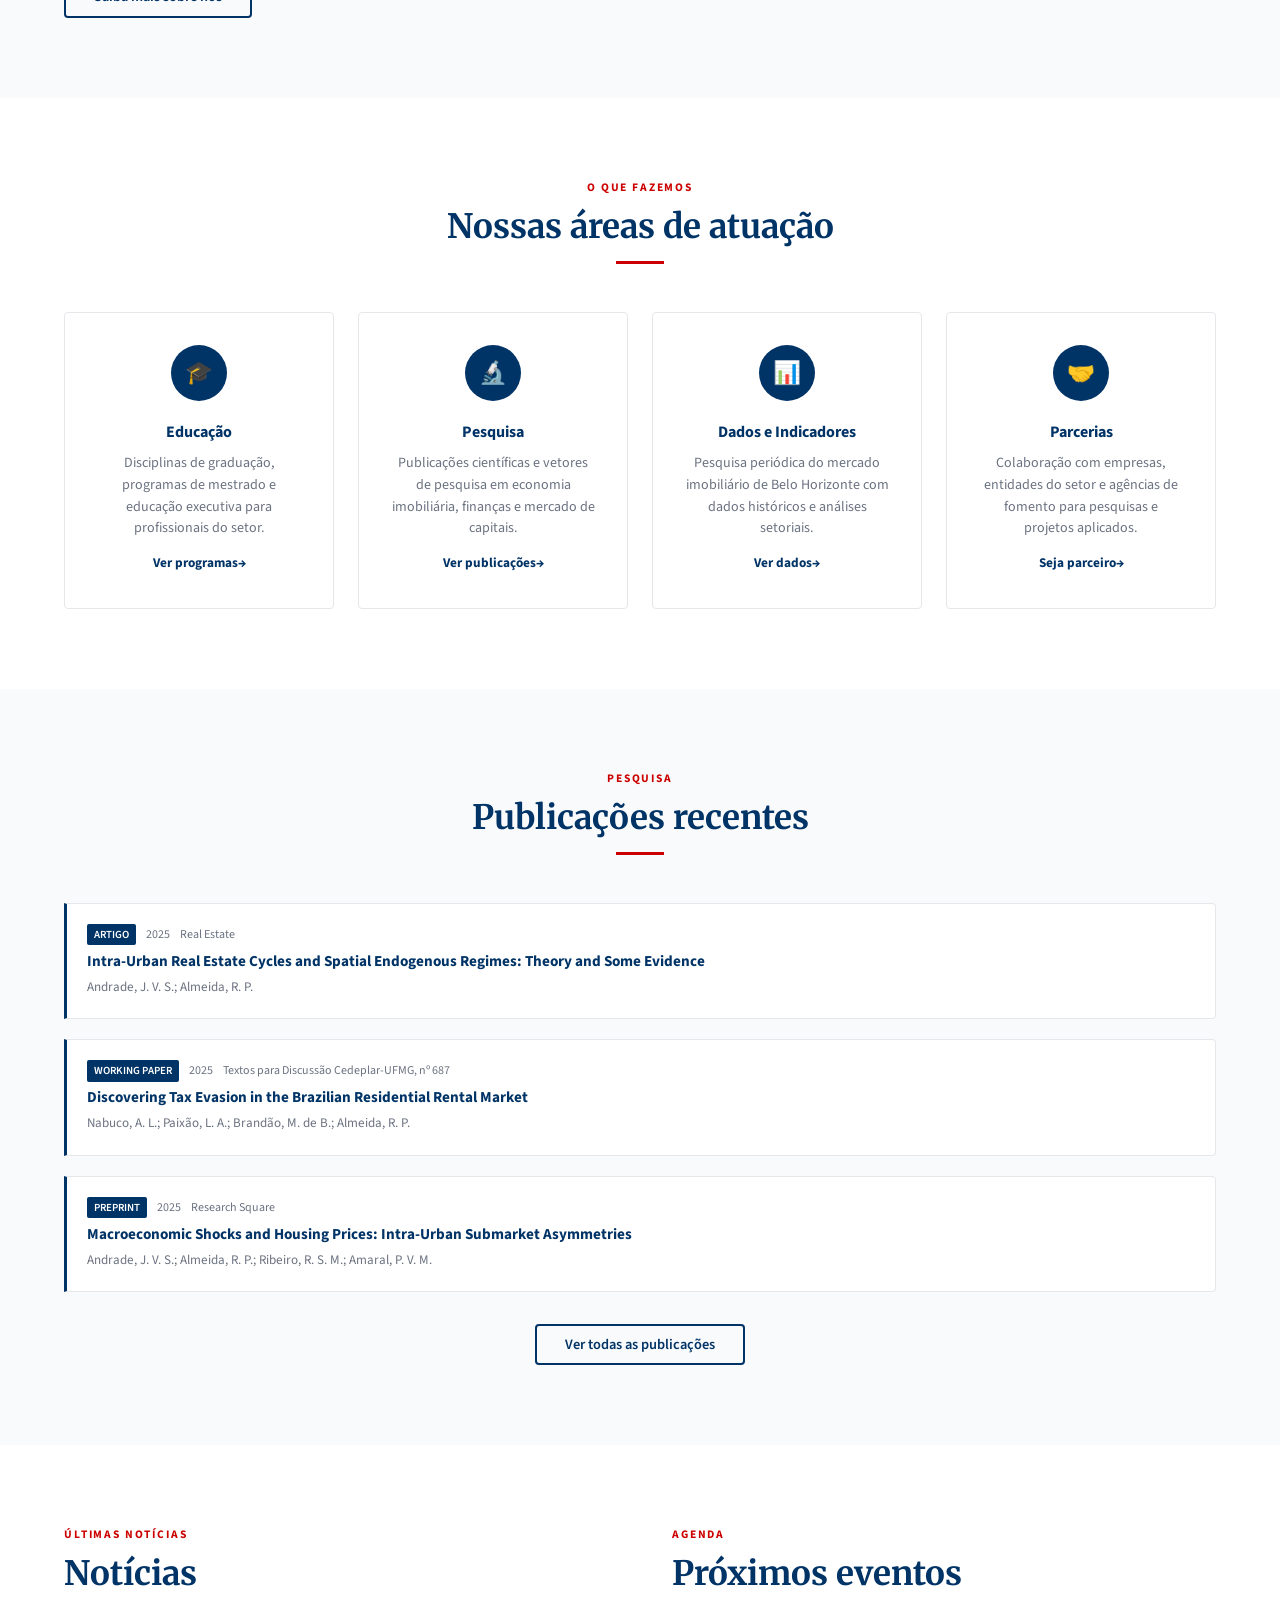
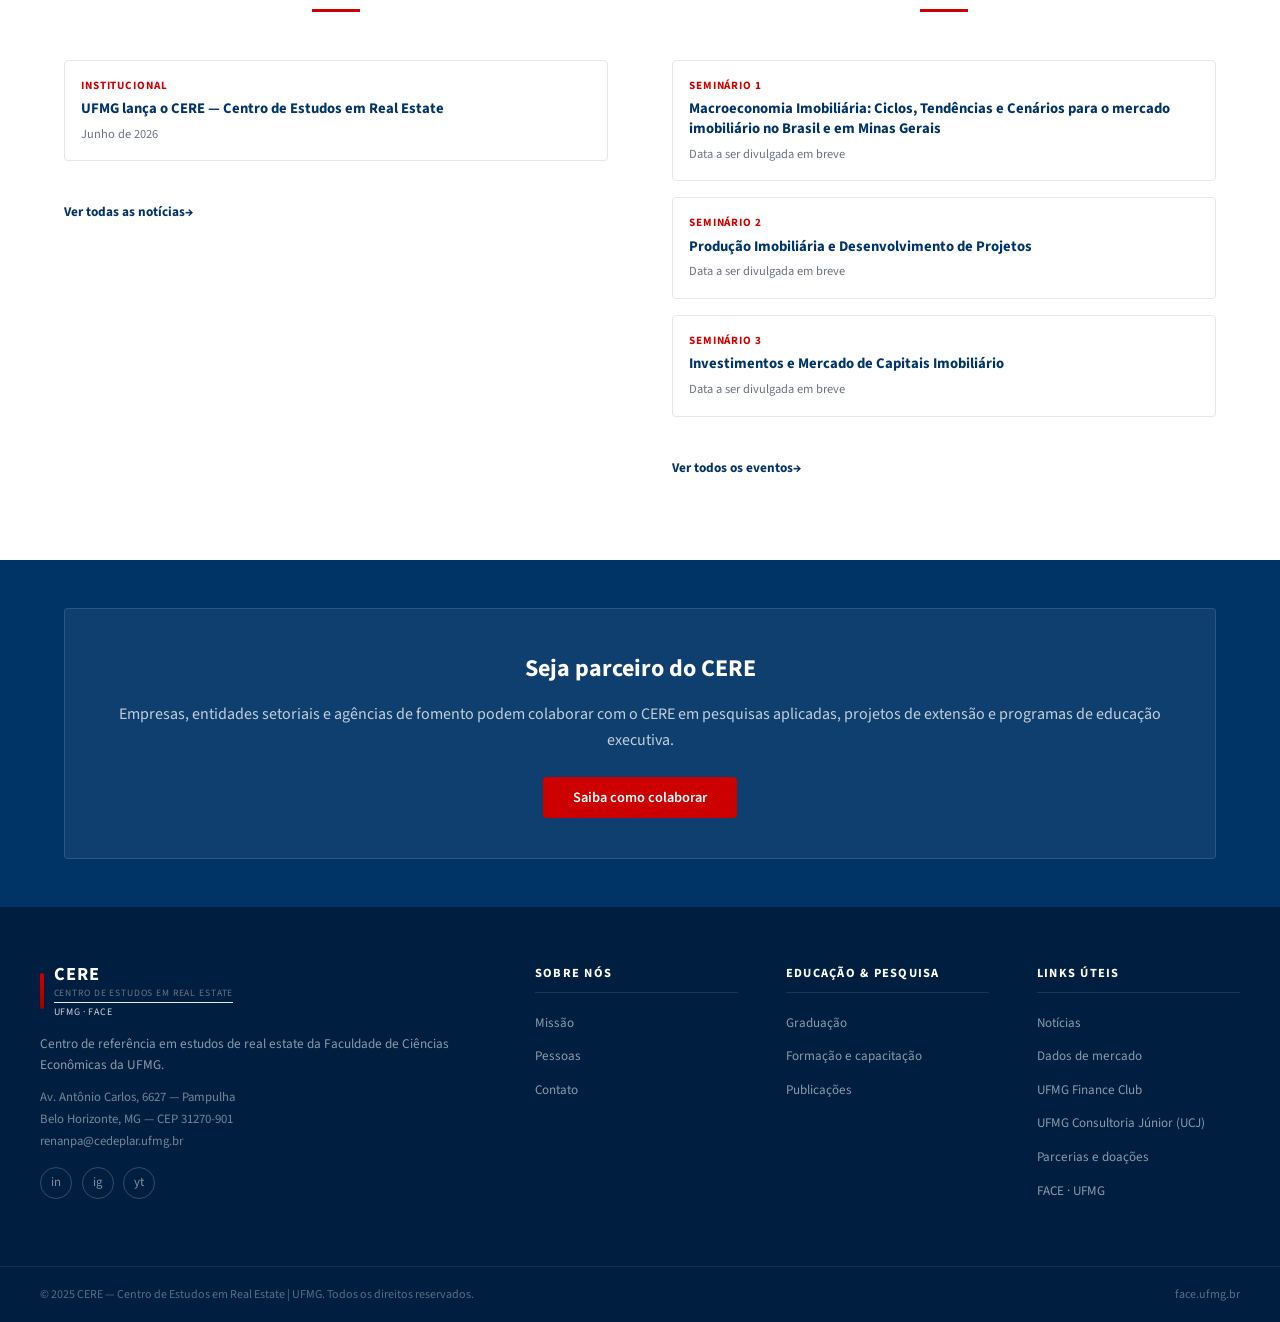
==== commit fa47b0bc: "Substitui dados fictícios na homepage por conteúdo real das seções correspondentes - Publicações rec" ====
--- a/index.html
+++ b/index.html
@@ -283,33 +283,28 @@
             <span class="pub-type" data-lang="pt">Artigo</span>
             <span class="pub-type" data-lang="en">Article</span>
             <span>2025</span>
-            <span>RBER — Revista Brasileira de Economia e Real Estate</span>
-          </div>
-          <p class="pub-title" data-lang="pt">Dinâmica de preços no mercado imobiliário de Belo Horizonte: uma análise por hedonic pricing</p>
-          <p class="pub-title" data-lang="en">Price dynamics in the Belo Horizonte real estate market: a hedonic pricing analysis</p>
-          <p class="pub-authors">Silva, C. B.; Oliveira, R. A.; Mendes, F. T.</p>
+            <span>Real Estate</span>
+          </div>
+          <p class="pub-title"><a href="https://doi.org/10.3390/realestate2030007" target="_blank" rel="noopener">Intra-Urban Real Estate Cycles and Spatial Endogenous Regimes: Theory and Some Evidence</a></p>
+          <p class="pub-authors">Andrade, J. V. S.; Almeida, R. P.</p>
         </div>
         <div class="pub-item">
           <div class="pub-meta">
-            <span class="pub-type" data-lang="pt">Relatório</span>
-            <span class="pub-type" data-lang="en">Report</span>
+            <span class="pub-type">Working paper</span>
             <span>2025</span>
-            <span>CERE — UFMG</span>
-          </div>
-          <p class="pub-title" data-lang="pt">Pesquisa do Mercado Imobiliário de Belo Horizonte — 1º Semestre 2025</p>
-          <p class="pub-title" data-lang="en">Belo Horizonte Real Estate Market Survey — 1st Semester 2025</p>
-          <p class="pub-authors">CERE — Centro de Estudos em Real Estate | UFMG</p>
+            <span>Textos para Discussão Cedeplar-UFMG, nº 687</span>
+          </div>
+          <p class="pub-title"><a href="https://ideas.repec.org/p/cdp/texdis/td687.html" target="_blank" rel="noopener">Discovering Tax Evasion in the Brazilian Residential Rental Market</a></p>
+          <p class="pub-authors">Nabuco, A. L.; Paixão, L. A.; Brandão, M. de B.; Almeida, R. P.</p>
         </div>
         <div class="pub-item">
           <div class="pub-meta">
-            <span class="pub-type" data-lang="pt">Working paper</span>
-            <span class="pub-type" data-lang="en">Working paper</span>
-            <span>2024</span>
-            <span>CERE Working Papers Series</span>
-          </div>
-          <p class="pub-title" data-lang="pt">Fundos de Investimento Imobiliário e o desenvolvimento do mercado de capitais no Brasil</p>
-          <p class="pub-title" data-lang="en">Real Estate Investment Funds and capital market development in Brazil</p>
-          <p class="pub-authors">Barcellos, C.; Ferreira, M. P.</p>
+            <span class="pub-type">Preprint</span>
+            <span>2025</span>
+            <span>Research Square</span>
+          </div>
+          <p class="pub-title"><a href="https://www.researchsquare.com/article/rs-8971207/v1" target="_blank" rel="noopener">Macroeconomic Shocks and Housing Prices: Intra-Urban Submarket Asymmetries</a></p>
+          <p class="pub-authors">Andrade, J. V. S.; Almeida, R. P.; Ribeiro, R. S. M.; Amaral, P. V. M.</p>
         </div>
       </div>
       <div class="text-center mt-4">
@@ -334,39 +329,12 @@
           </div>
           <div class="news-list">
             <div class="news-item">
-              <div class="news-date-block">
-                <span class="news-day">12</span>
-                <span class="news-month" data-lang="pt">Mai</span>
-                <span class="news-month" data-lang="en">May</span>
-              </div>
-              <div class="news-body">
-                <p class="news-tag" data-lang="pt">Pesquisa</p>
-                <p class="news-tag" data-lang="en">Research</p>
-                <p class="news-title"><a href="midia/index.html#noticias" data-lang="pt">CERE lança nova edição da Pesquisa do Mercado Imobiliário de BH</a><a href="midia/index.html#noticias" data-lang="en">CERE releases new edition of BH Real Estate Market Survey</a></p>
-              </div>
-            </div>
-            <div class="news-item">
-              <div class="news-date-block">
-                <span class="news-day">28</span>
-                <span class="news-month" data-lang="pt">Abr</span>
-                <span class="news-month" data-lang="en">Apr</span>
-              </div>
-              <div class="news-body">
-                <p class="news-tag" data-lang="pt">Educação</p>
-                <p class="news-tag" data-lang="en">Education</p>
-                <p class="news-title"><a href="midia/index.html#noticias" data-lang="pt">Inscrições abertas para o Programa de Educação Executiva em Real Estate 2025</a><a href="midia/index.html#noticias" data-lang="en">Registrations open for the 2025 Executive Education Program in Real Estate</a></p>
-              </div>
-            </div>
-            <div class="news-item">
-              <div class="news-date-block">
-                <span class="news-day">10</span>
-                <span class="news-month" data-lang="pt">Abr</span>
-                <span class="news-month" data-lang="en">Apr</span>
-              </div>
-              <div class="news-body">
-                <p class="news-tag" data-lang="pt">Parcerias</p>
-                <p class="news-tag" data-lang="en">Partnerships</p>
-                <p class="news-title"><a href="midia/index.html#noticias" data-lang="pt">CERE firma convênio de pesquisa com entidades do setor imobiliário de MG</a><a href="midia/index.html#noticias" data-lang="en">CERE signs research agreement with MG real estate sector entities</a></p>
+              <div class="news-body" style="flex:1;">
+                <p class="news-tag" data-lang="pt">Institucional</p>
+                <p class="news-tag" data-lang="en">Institutional</p>
+                <p class="news-title"><a href="midia/index.html#noticias" data-lang="pt">UFMG lança o CERE — Centro de Estudos em Real Estate</a><a href="midia/index.html#noticias" data-lang="en">UFMG launches CERE — Real Estate Studies Center</a></p>
+                <p style="font-size:.78rem;color:var(--gray-500);margin-top:.3rem;" data-lang="pt">Junho de 2026</p>
+                <p style="font-size:.78rem;color:var(--gray-500);margin-top:.3rem;" data-lang="en">June 2026</p>
               </div>
             </div>
           </div>
@@ -386,42 +354,33 @@
           </div>
           <div class="news-list">
             <div class="news-item">
-              <div class="news-date-block">
-                <span class="news-day">05</span>
-                <span class="news-month" data-lang="pt">Jun</span>
-                <span class="news-month" data-lang="en">Jun</span>
-              </div>
-              <div class="news-body">
-                <p class="news-tag" data-lang="pt">Seminário</p>
-                <p class="news-tag" data-lang="en">Seminar</p>
-                <p class="news-title" data-lang="pt">Seminário de Finanças Imobiliárias — UFMG</p>
-                <p class="news-title" data-lang="en">Real Estate Finance Seminar — UFMG</p>
+              <div class="news-body" style="flex:1;">
+                <p class="news-tag" data-lang="pt">Seminário 1</p>
+                <p class="news-tag" data-lang="en">Seminar 1</p>
+                <p class="news-title" data-lang="pt">Macroeconomia Imobiliária: Ciclos, Tendências e Cenários para o mercado imobiliário no Brasil e em Minas Gerais</p>
+                <p class="news-title" data-lang="en">Real Estate Macroeconomics: Cycles, Trends, and Scenarios for the Real Estate Market in Brazil and Minas Gerais</p>
+                <p style="font-size:.78rem;color:var(--gray-500);margin-top:.3rem;" data-lang="pt">Data a ser divulgada em breve</p>
+                <p style="font-size:.78rem;color:var(--gray-500);margin-top:.3rem;" data-lang="en">Date to be announced soon</p>
               </div>
             </div>
             <div class="news-item">
-              <div class="news-date-block">
-                <span class="news-day">20</span>
-                <span class="news-month" data-lang="pt">Jun</span>
-                <span class="news-month" data-lang="en">Jun</span>
-              </div>
-              <div class="news-body">
-                <p class="news-tag" data-lang="pt">Workshop</p>
-                <p class="news-tag" data-lang="en">Workshop</p>
-                <p class="news-title" data-lang="pt">Workshop: Metodologias de Avaliação Imobiliária</p>
-                <p class="news-title" data-lang="en">Workshop: Real Estate Valuation Methodologies</p>
+              <div class="news-body" style="flex:1;">
+                <p class="news-tag" data-lang="pt">Seminário 2</p>
+                <p class="news-tag" data-lang="en">Seminar 2</p>
+                <p class="news-title" data-lang="pt">Produção Imobiliária e Desenvolvimento de Projetos</p>
+                <p class="news-title" data-lang="en">Real Estate Production and Project Development</p>
+                <p style="font-size:.78rem;color:var(--gray-500);margin-top:.3rem;" data-lang="pt">Data a ser divulgada em breve</p>
+                <p style="font-size:.78rem;color:var(--gray-500);margin-top:.3rem;" data-lang="en">Date to be announced soon</p>
               </div>
             </div>
             <div class="news-item">
-              <div class="news-date-block">
-                <span class="news-day">15</span>
-                <span class="news-month" data-lang="pt">Jul</span>
-                <span class="news-month" data-lang="en">Jul</span>
-              </div>
-              <div class="news-body">
-                <p class="news-tag" data-lang="pt">Palestra</p>
-                <p class="news-tag" data-lang="en">Lecture</p>
-                <p class="news-title" data-lang="pt">Mercado de FIIs: perspectivas e desafios para 2025</p>
-                <p class="news-title" data-lang="en">FII Market: perspectives and challenges for 2025</p>
+              <div class="news-body" style="flex:1;">
+                <p class="news-tag" data-lang="pt">Seminário 3</p>
+                <p class="news-tag" data-lang="en">Seminar 3</p>
+                <p class="news-title" data-lang="pt">Investimentos e Mercado de Capitais Imobiliário</p>
+                <p class="news-title" data-lang="en">Real Estate Investments and Capital Markets</p>
+                <p style="font-size:.78rem;color:var(--gray-500);margin-top:.3rem;" data-lang="pt">Data a ser divulgada em breve</p>
+                <p style="font-size:.78rem;color:var(--gray-500);margin-top:.3rem;" data-lang="en">Date to be announced soon</p>
               </div>
             </div>
           </div>
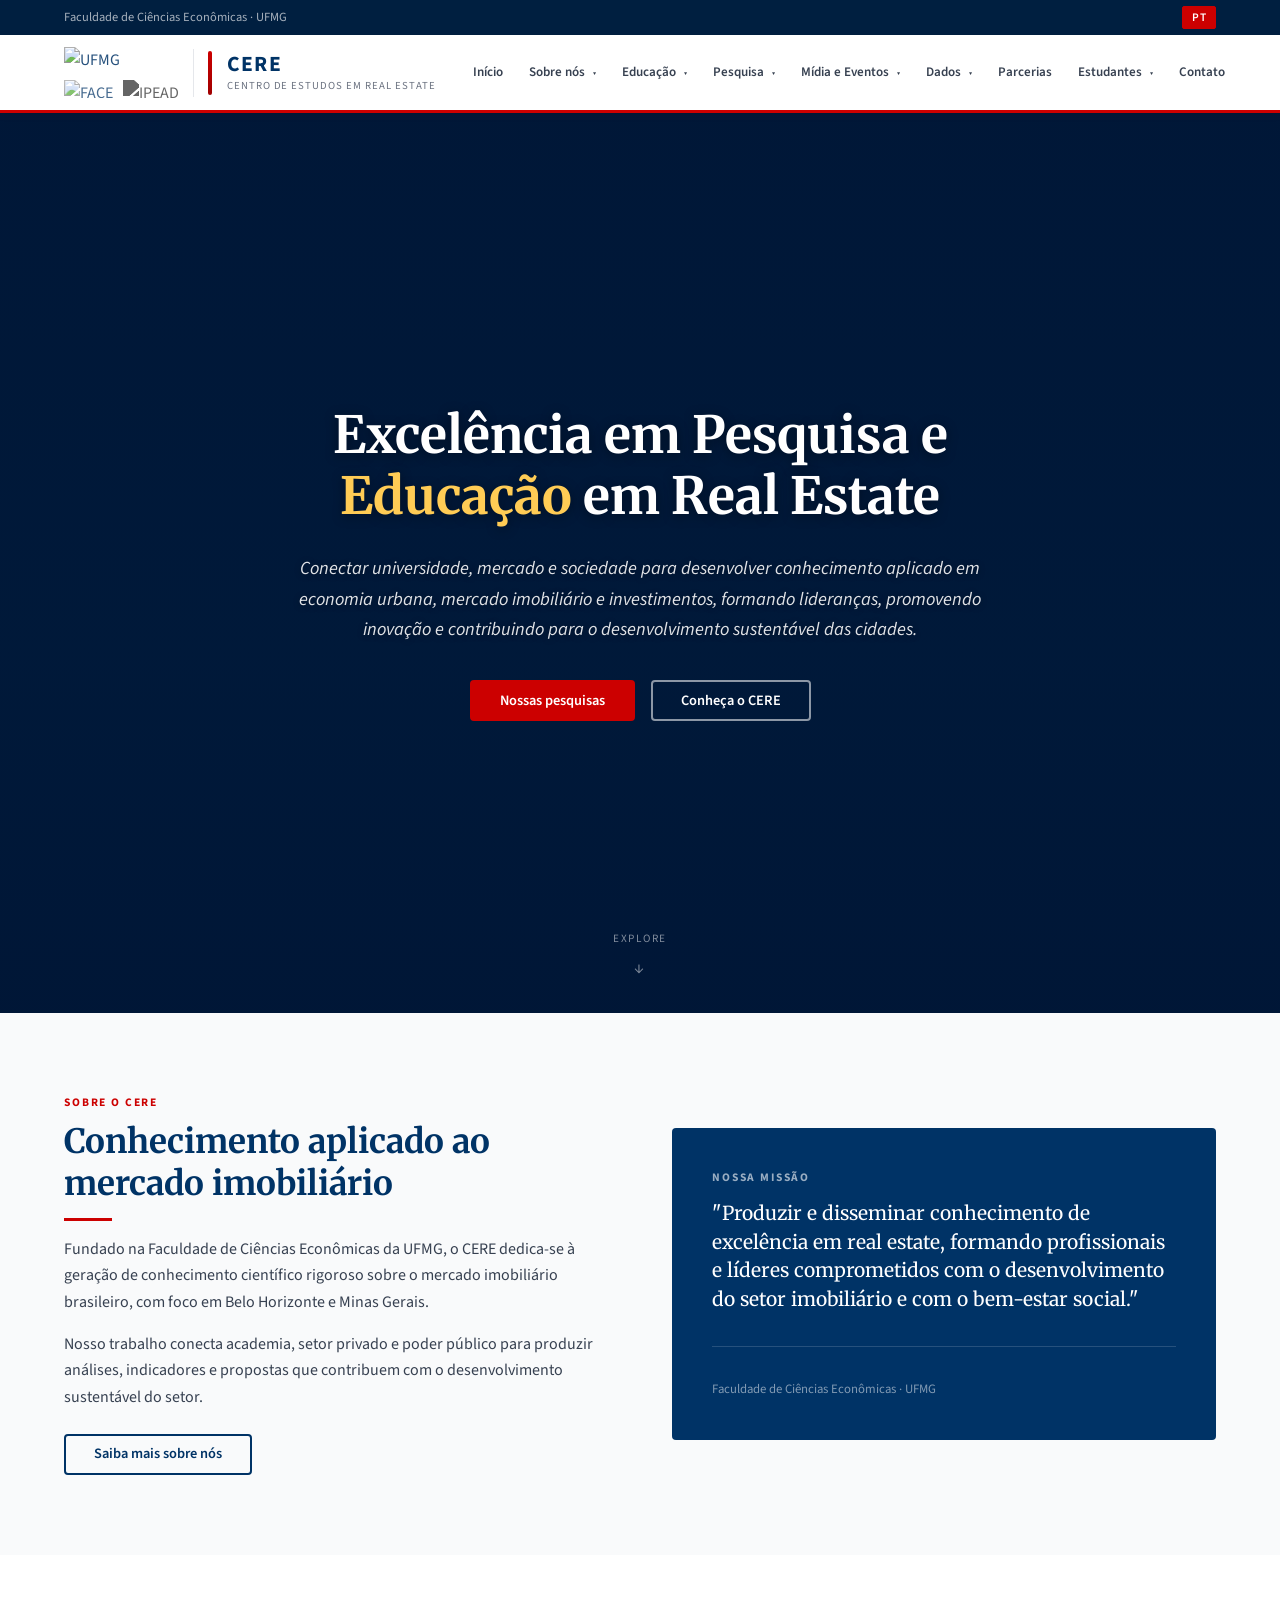
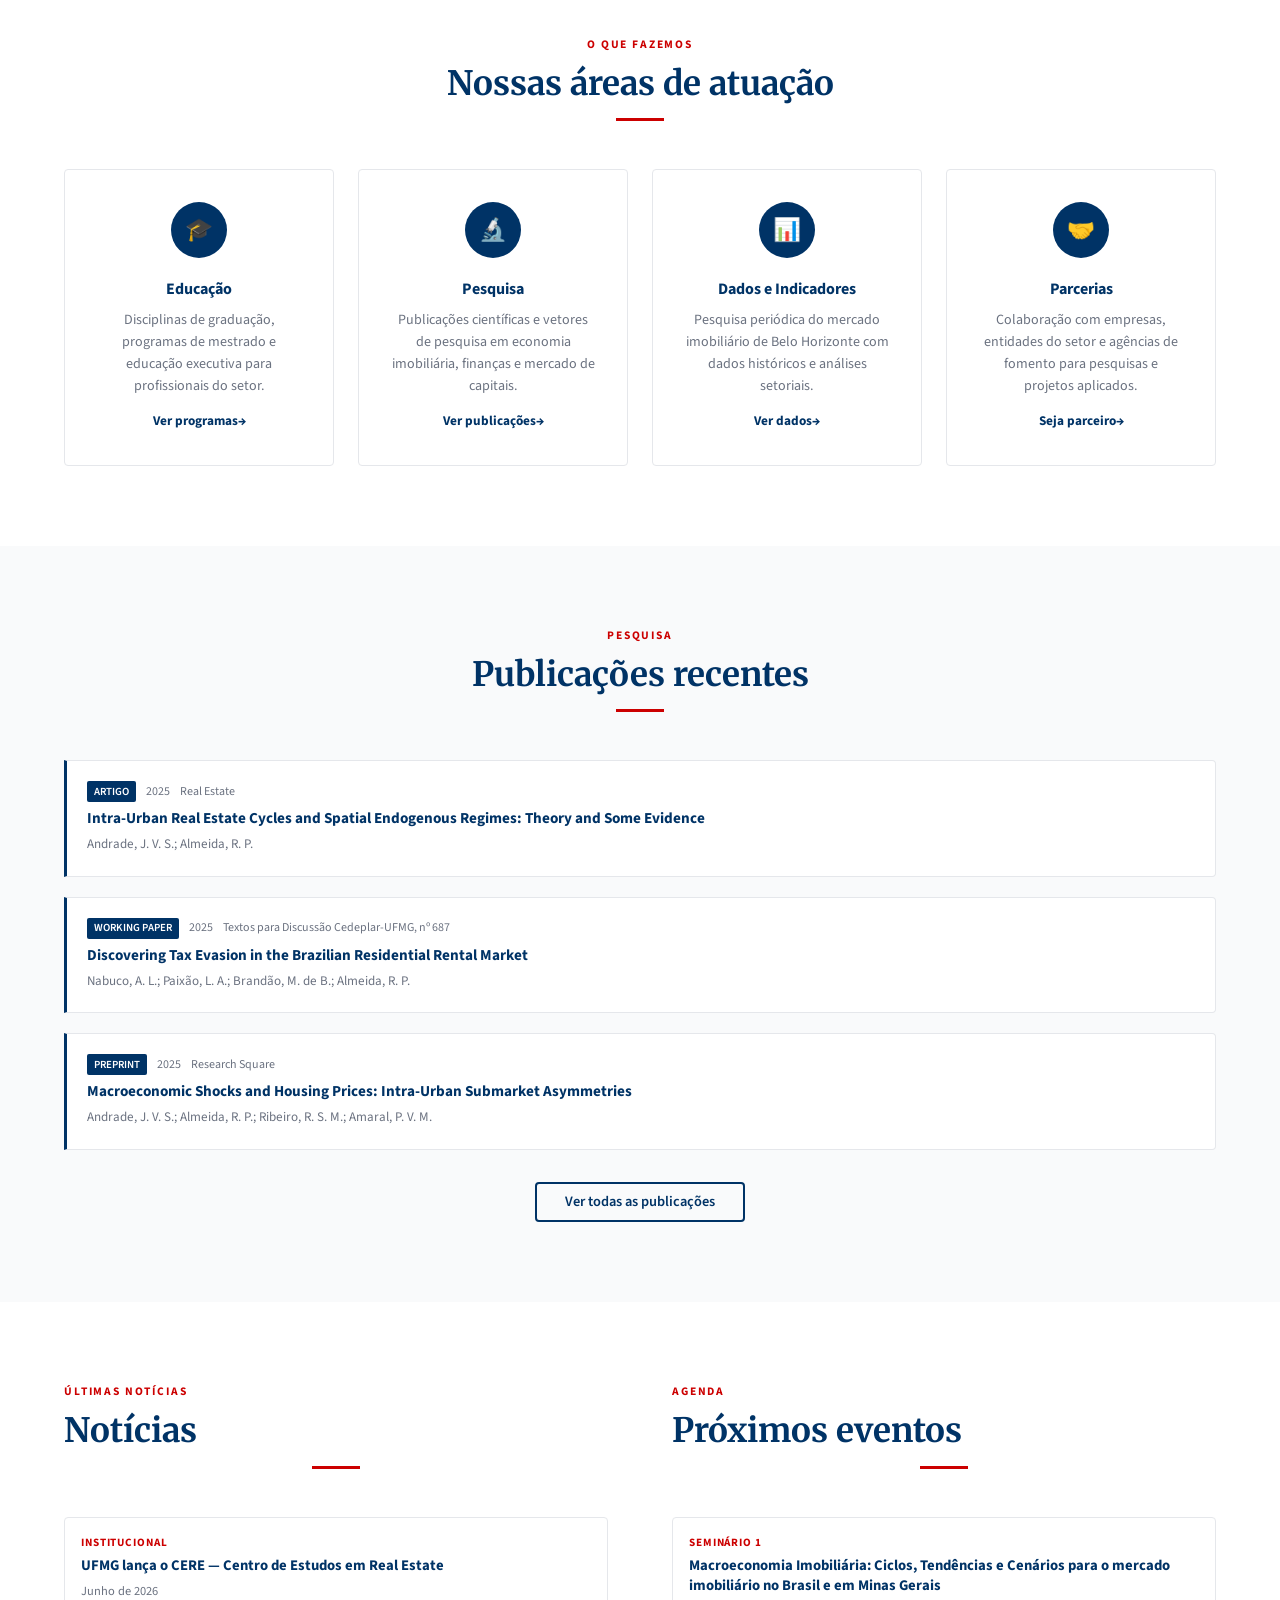
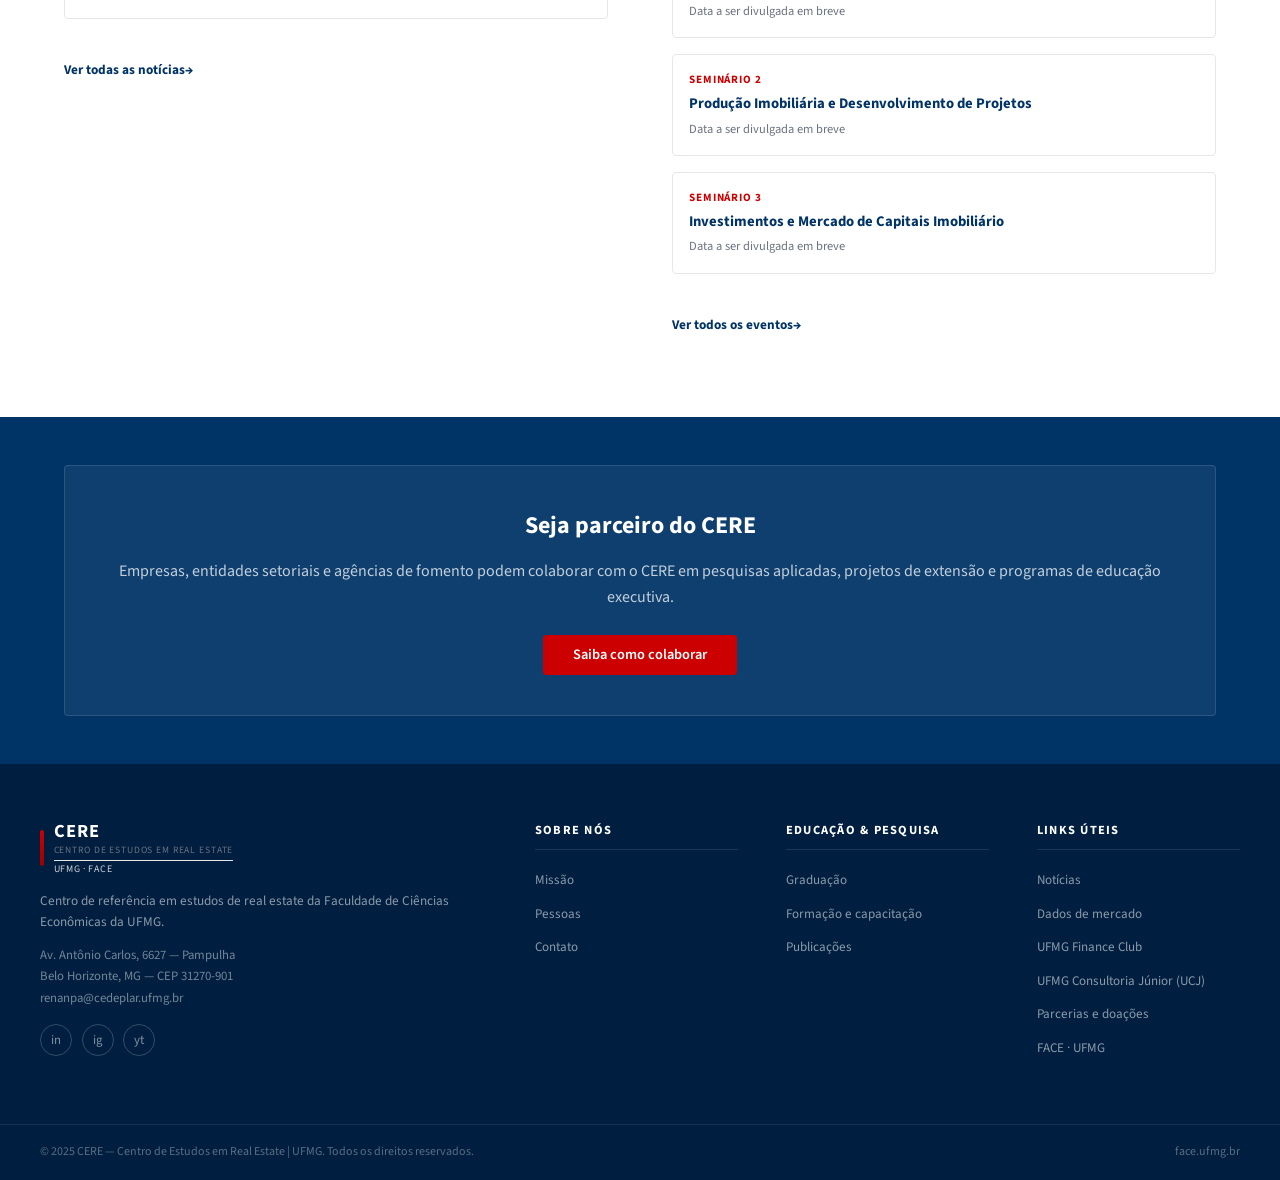
==== commit 10a0f1ff: "Remover seção de estatísticas (stats-bar) da home page Co-Authored-By: Claude Sonnet 4.6 <noreply@an" ====
--- a/index.html
+++ b/index.html
@@ -154,31 +154,6 @@
     </div>
   </section>
 
-  <!-- ===== STATS ===== -->
-  <div class="stats-bar">
-    <div class="stats-grid">
-      <div>
-        <div class="stat-number">20+</div>
-        <div class="stat-label" data-lang="pt">Anos de pesquisa</div>
-        <div class="stat-label" data-lang="en">Years of research</div>
-      </div>
-      <div>
-        <div class="stat-number">150+</div>
-        <div class="stat-label" data-lang="pt">Publicações</div>
-        <div class="stat-label" data-lang="en">Publications</div>
-      </div>
-      <div>
-        <div class="stat-number">500+</div>
-        <div class="stat-label" data-lang="pt">Alunos formados</div>
-        <div class="stat-label" data-lang="en">Alumni</div>
-      </div>
-      <div>
-        <div class="stat-number">30+</div>
-        <div class="stat-label" data-lang="pt">Parceiros institucionais</div>
-        <div class="stat-label" data-lang="en">Institutional partners</div>
-      </div>
-    </div>
-  </div>
 
   <!-- ===== SOBRE O CERE ===== -->
   <section class="section bg-light">
